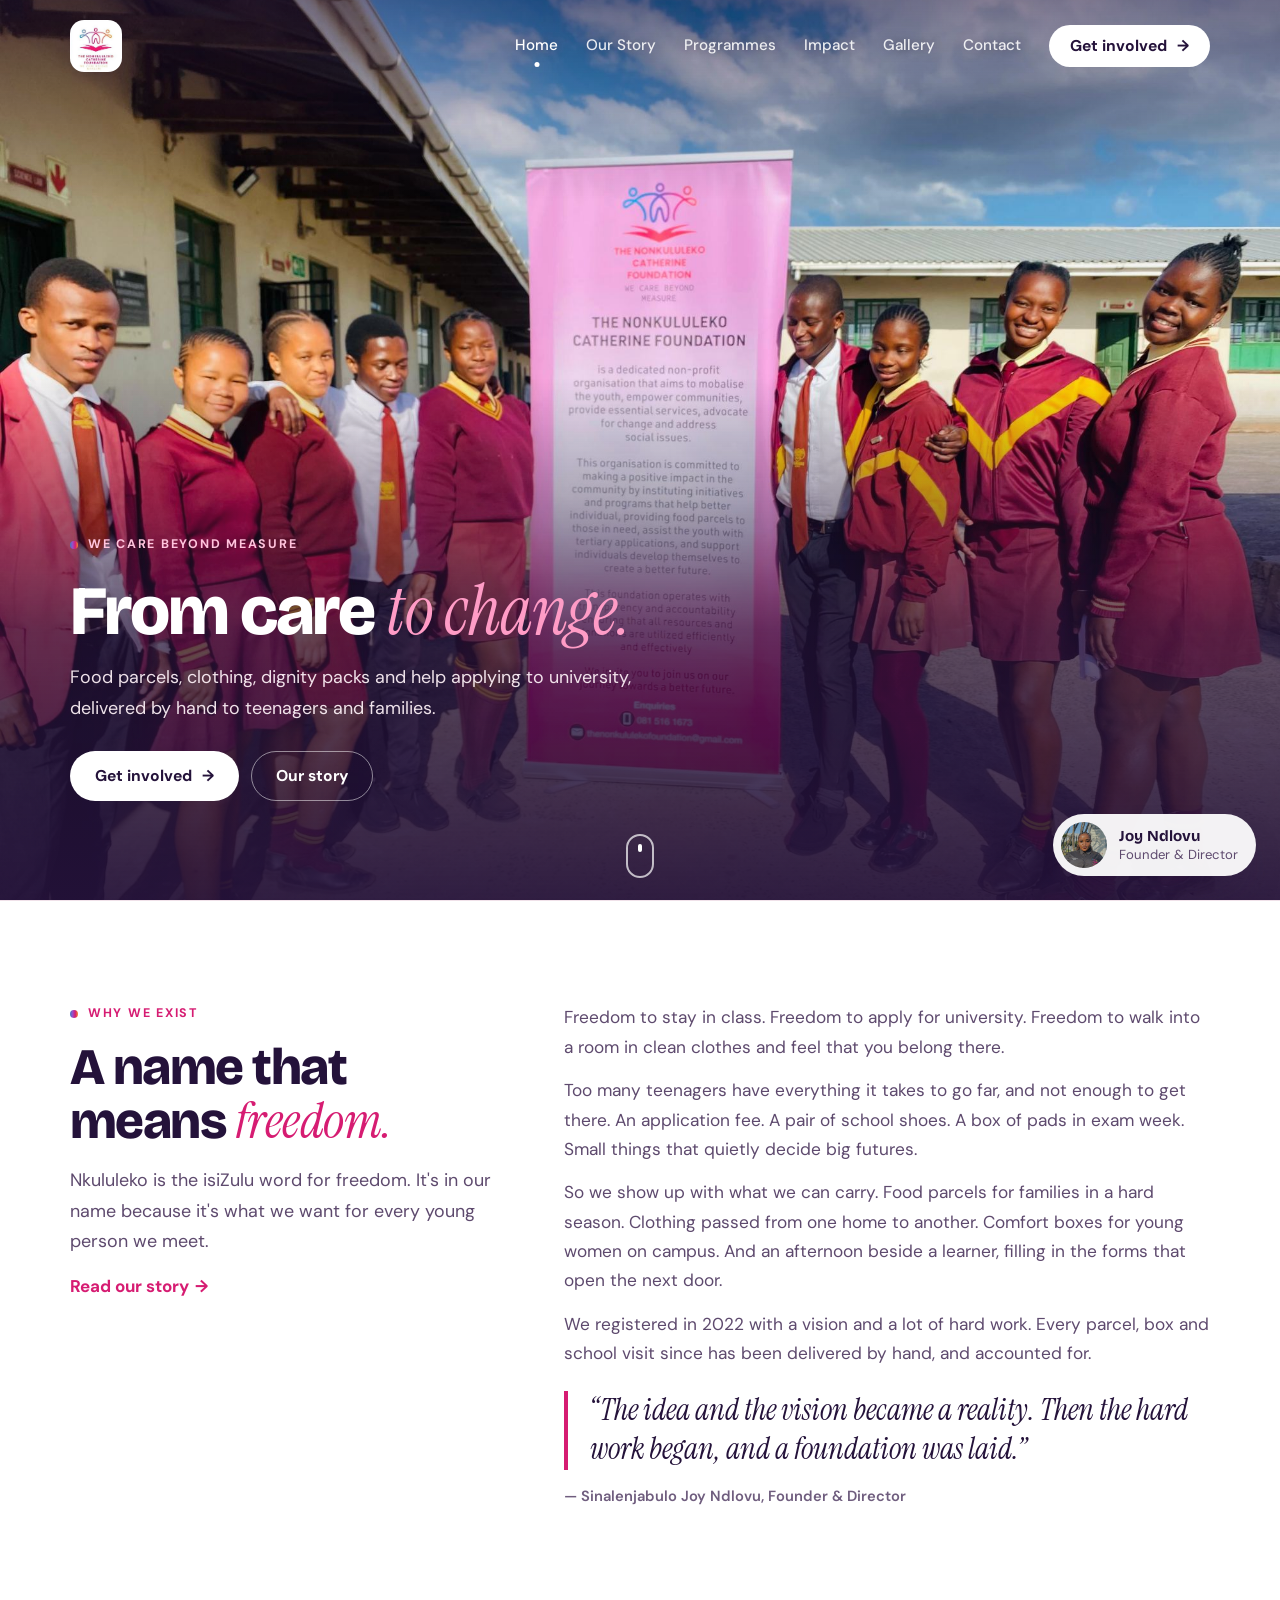
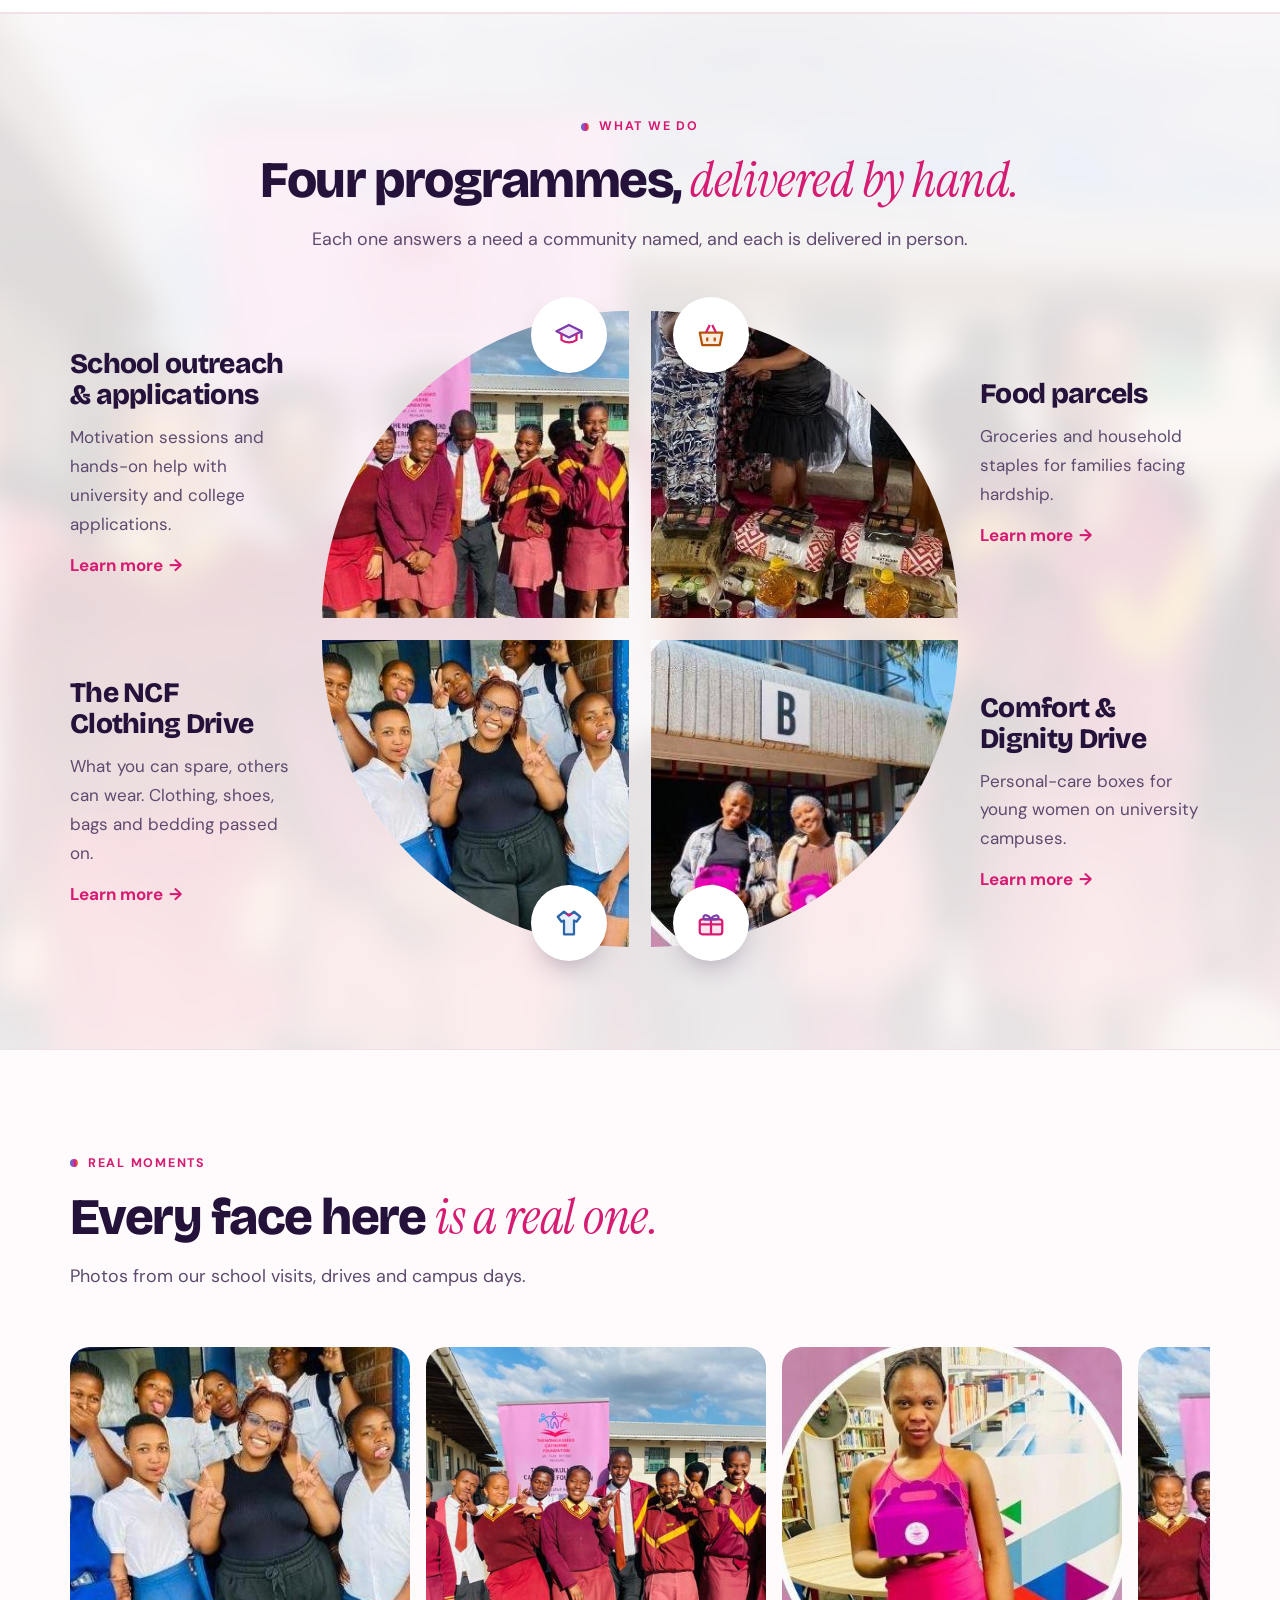
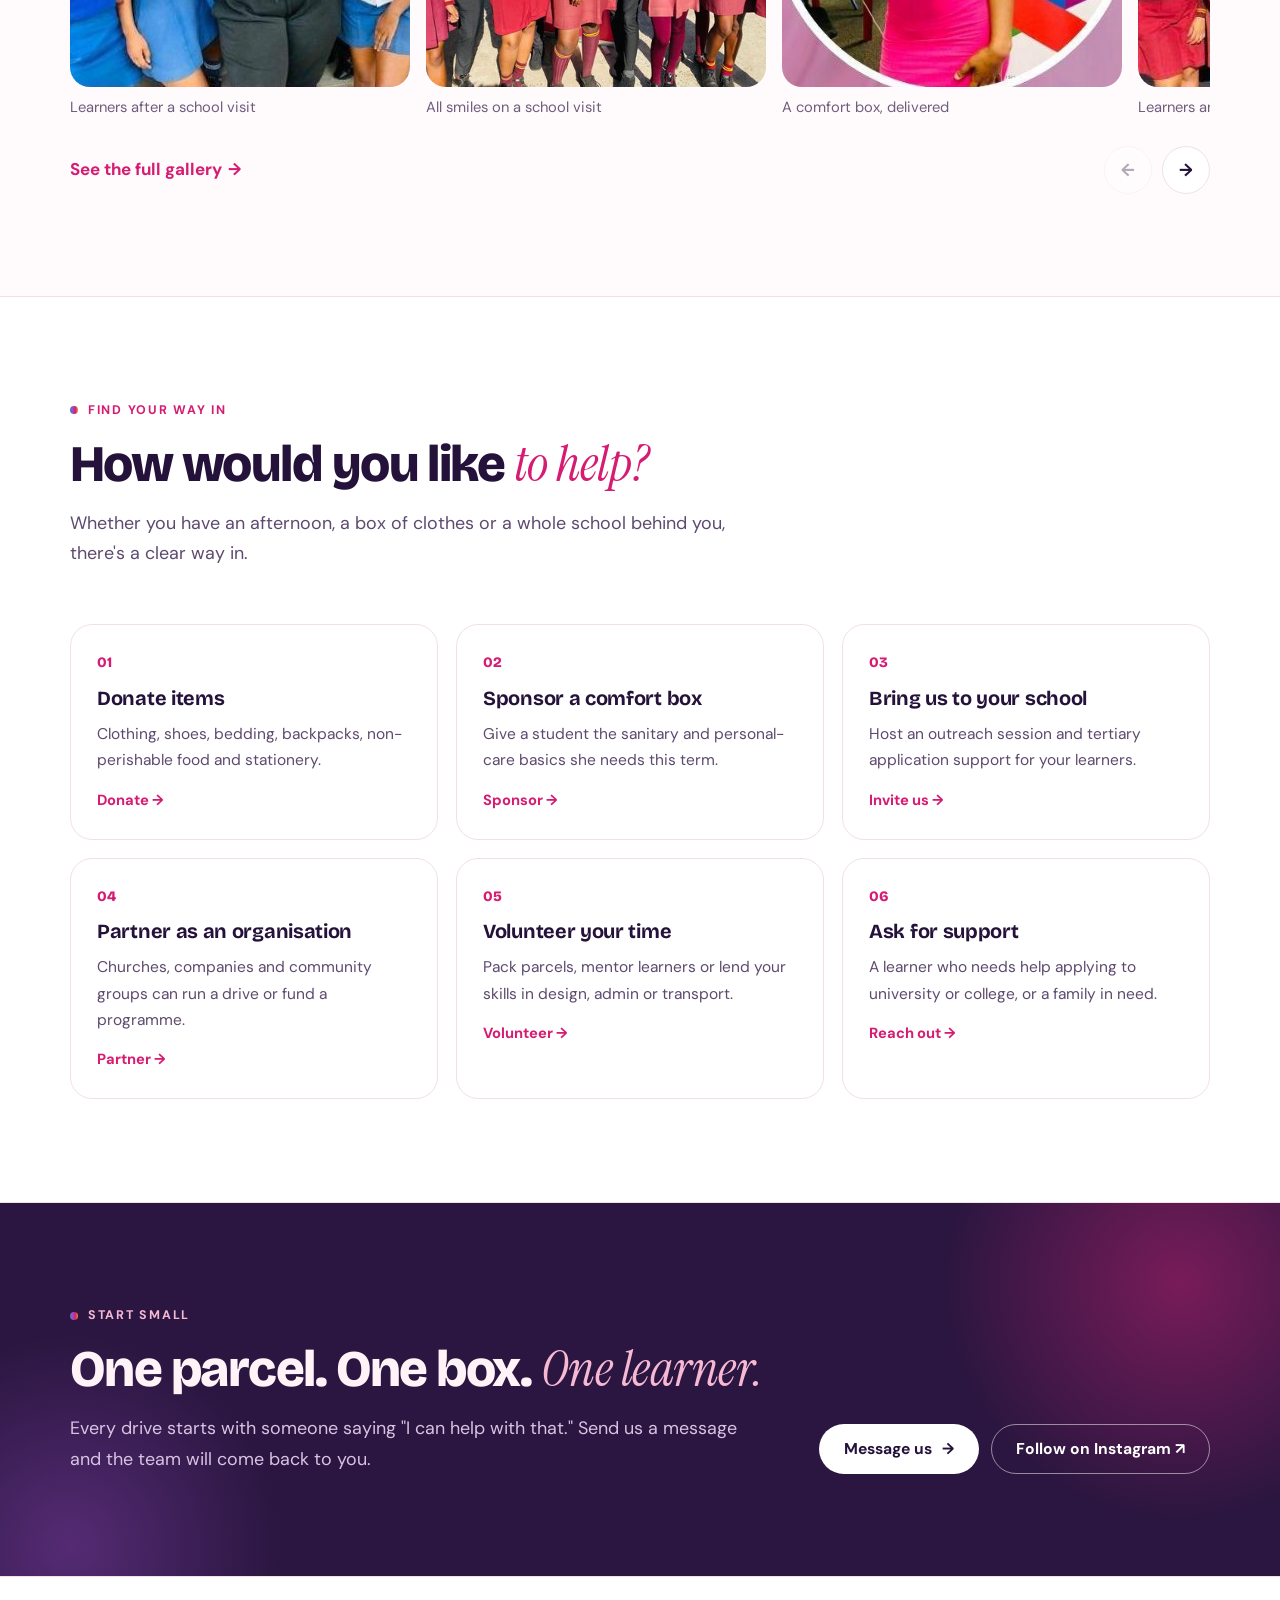
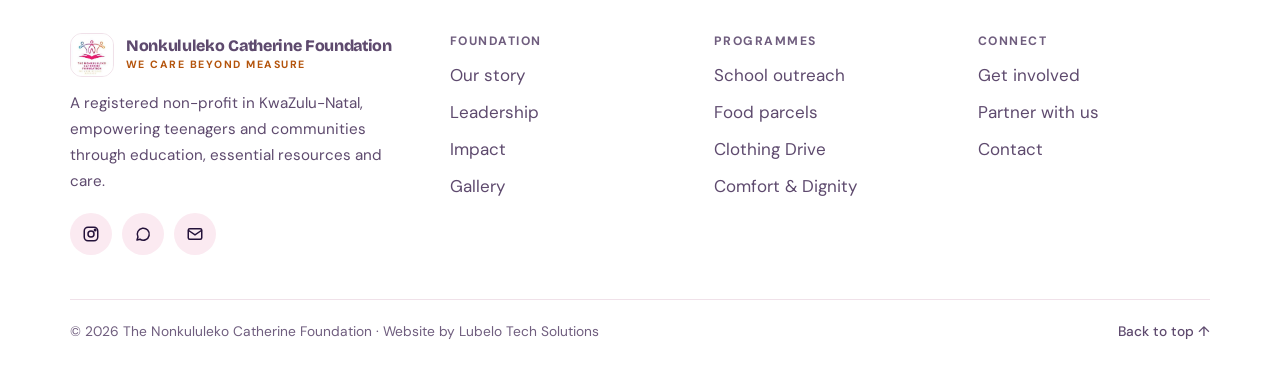
==== index.html @ 63c4c387 "Serve the site from the repo root GitHub Pages deploys from the branch root, so index.html must sit " ====
<!doctype html>
<html lang="en" class="no-js" data-theme="light">
<head>
<meta charset="utf-8">
<meta name="viewport" content="width=device-width, initial-scale=1, viewport-fit=cover">
<title>Nonkululeko Catherine Foundation · We care beyond measure</title>
<meta name="description" content="A registered non-profit in KwaZulu-Natal giving teenagers and families food parcels, clothing, dignity boxes and help applying to university, delivered by hand.">
<meta name="robots" content="noindex, nofollow">
<meta name="theme-color" content="#FFFFFF">
<meta name="color-scheme" content="light">
<meta property="og:type" content="website">
<meta property="og:site_name" content="Nonkululeko Catherine Foundation">
<meta property="og:title" content="Nonkululeko Catherine Foundation · We care beyond measure">
<meta property="og:description" content="A registered non-profit in KwaZulu-Natal giving teenagers and families food parcels, clothing, dignity boxes and help applying to university, delivered by hand.">
<meta property="og:image" content="images/founder.jpg">
<link rel="icon" href="images/logo.jpg">
<link rel="preconnect" href="https://fonts.googleapis.com">
<link rel="preconnect" href="https://fonts.gstatic.com" crossorigin>
<link rel="stylesheet" href="https://fonts.googleapis.com/css2?family=Bricolage+Grotesque:opsz,wght@12..96,600;12..96,700;12..96,800&family=DM+Sans:opsz,wght@9..40,400;9..40,500;9..40,700&family=Instrument+Serif:ital@0;1&display=swap">
<link rel="stylesheet" href="assets/css/site.css?v=bc048c91">
<script>document.documentElement.classList.replace('no-js','js')</script>
<script type="application/ld+json">{"@context": "https://schema.org", "@type": "NGO", "name": "The Nonkululeko Catherine Foundation", "alternateName": "NCF", "slogan": "We care beyond measure", "description": "A registered non-profit in KwaZulu-Natal empowering teenagers and communities through education, essential resources and care.", "foundingDate": "2022", "email": "thenonkululekofoundation@gmail.com", "telephone": "+27815161673", "areaServed": "KwaZulu-Natal, South Africa", "founder": {"@type": "Person", "name": "Sinalenjabulo Joy Ndlovu"}, "sameAs": ["https://www.instagram.com/official_ncf/"]}</script>
</head>
<body>
<a class="skip" href="#main">Skip to content</a>
<header class="site-head">
  <div class="wrap nav">
    <a class="brand brand-logo" href="index.html" aria-label="Nonkululeko Catherine Foundation, home"><img src="images/logo.jpg" alt="Nonkululeko Catherine Foundation logo" width="56" height="56"></a>
    <nav class="links" id="links" aria-label="Main">
      <a href="index.html">Home</a>
      <a href="about.html">Our Story</a>
      <a href="programmes.html">Programmes</a>
      <a href="impact.html">Impact</a>
      <a href="gallery.html">Gallery</a>
      <a href="contact.html">Contact</a>
      <a class="btn" href="get-involved.html">Get involved <span class="arr">→</span></a>
    </nav>
    <button id="menu-btn" type="button" aria-expanded="false" aria-controls="links" aria-label="Open menu"><span class="bars" aria-hidden="true"><i></i><i></i><i></i></span></button>
  </div>
</header>
<main id="main">
<section class="hero hero-low" style="--pos:50% 15%;--pos-m:50% 30%">
  <img class="hero-bg" src="images/hero-home.jpg" srcset="images/hero-home-1000.jpg 1000w, images/hero-home.jpg 2000w" sizes="100vw" alt="Learners in maroon school uniforms standing on either side of the foundation's pink banner under a blue sky" width="2000" height="1500" fetchpriority="high">
  <div class="wrap hero-inner">
    <div class="hero-copy">
      <span class="eyebrow">We care beyond measure</span>
      <h1>From care <i>to change.</i></h1>
      <p class="lede">Food parcels, clothing, dignity packs and help applying to university, delivered by hand to teenagers and families.</p>
      <div class="cta-row">
        <a class="btn btn-light" href="get-involved.html">Get involved <span class="arr">→</span></a>
        <a class="btn btn-ghost" href="about.html">Our story</a>
      </div>
    </div>
  </div>
  <a class="hero-founder" href="about.html#founder"><img src="images/founder.jpg" alt="Sinalenjabulo Joy Ndlovu" width="606" height="758"><span><b>Joy Ndlovu</b>Founder &amp; Director</span></a>
  <a class="hero-cue" href="#after-hero" aria-label="Scroll to content"><span></span></a>
</section>

<section id="after-hero" class="why">
  <div class="wrap why-grid">
    <div class="head reveal" style="margin:0">
      <span class="eyebrow">Why we exist</span>
      <h2>A name that means <i>freedom.</i></h2>
      <p class="lede">Nkululeko is the isiZulu word for freedom. It's in our name because it's what we want for every young person we meet.</p>
      <a class="more" href="about.html">Read our story <span class="arr">→</span></a>
    </div>
    <div class="letter reveal">
      <div class="body">
        <p>Freedom to stay in class. Freedom to apply for university. Freedom to walk into a room in clean clothes and feel that you belong there.</p>
        <p>Too many teenagers have everything it takes to go far, and not enough to get there. An application fee. A pair of school shoes. A box of pads in exam week. Small things that quietly decide big futures.</p>
        <p>So we show up with what we can carry. Food parcels for families in a hard season. Clothing passed from one home to another. Comfort boxes for young women on campus. And an afternoon beside a learner, filling in the forms that open the next door.</p>
        <p>We registered in 2022 with a vision and a lot of hard work. Every parcel, box and school visit since has been delivered by hand, and accounted for.</p>
      </div>
      <blockquote class="quote">“The idea and the vision became a reality. Then the hard work began, and a foundation was laid.”</blockquote>
      <p style="font-size:.92rem;font-weight:600;color:var(--mute);margin-top:-8px">— Sinalenjabulo Joy Ndlovu, Founder &amp; Director</p>
    </div>
  </div>
</section>

<section class="pw-section" id="programmes">
  <div class="pw-bg" aria-hidden="true"></div>
  <div class="wrap">
    <div class="head center reveal">
      <span class="eyebrow">What we do</span>
      <h2>Four programmes, <i>delivered by hand.</i></h2>
      <p class="lede">Each one answers a need a community named, and each is delivered in person.</p>
    </div>
    <div class="pw" data-anim>
      <article class="pw-item pw-1">
        <div class="pw-text">
          <h3>School outreach &amp; applications</h3>
          <p>Motivation sessions and hands-on help with university and college applications.</p>
          <a class="more" href="programmes.html#outreach">Learn more <span class="arr">→</span></a>
        </div>
        <a class="pw-photo" href="programmes.html#outreach" tabindex="-1" aria-hidden="true">
          <span class="pw-clip"><img src="images/maroon.jpg" alt="Learners and teachers in maroon uniforms standing with the foundation banner" width="548" height="330"></span>
          <span class="pw-badge"><svg viewBox="0 0 24 24" width="30" height="30" fill="none" stroke="#7E3BAA" stroke-width="1.8" stroke-linejoin="round"><path d="M2 9l10-5 10 5-10 5z" fill="#F4E8FB"/><path d="M6 11v5c3 2.5 9 2.5 12 0v-5" stroke="#D61C72"/><path d="M22 9v6"/></svg></span>
        </a>
      </article>
      <article class="pw-item pw-2">
        <div class="pw-text">
          <h3>Food parcels</h3>
          <p>Groceries and household staples for families facing hardship.</p>
          <a class="more" href="programmes.html#parcels">Learn more <span class="arr">→</span></a>
        </div>
        <a class="pw-photo" href="programmes.html#parcels" tabindex="-1" aria-hidden="true">
          <span class="pw-clip"><img src="images/parcels.jpg" alt="Food parcels with maize meal, cooking oil and groceries" width="558" height="333"></span>
          <span class="pw-badge"><svg viewBox="0 0 24 24" width="30" height="30" fill="none" stroke="#B4540C" stroke-width="1.8" stroke-linejoin="round"><path d="M3 10h18l-2 10H5z" fill="#FDEBDD"/><path d="M8 10l3-6M16 10l-3-6" stroke="#D61C72"/><path d="M9 14v3M15 14v3"/></svg></span>
        </a>
      </article>
      <article class="pw-item pw-3">
        <div class="pw-text">
          <h3>The NCF Clothing Drive</h3>
          <p>What you can spare, others can wear. Clothing, shoes, bags and bedding passed on.</p>
          <a class="more" href="programmes.html#clothing">Learn more <span class="arr">→</span></a>
        </div>
        <a class="pw-photo" href="programmes.html#clothing" tabindex="-1" aria-hidden="true">
          <span class="pw-clip"><img src="images/girls.jpg" alt="Learners in school uniform smiling with a foundation volunteer" width="548" height="330"></span>
          <span class="pw-badge"><svg viewBox="0 0 24 24" width="30" height="30" fill="none" stroke="#2D66A8" stroke-width="1.8" stroke-linejoin="round"><path d="M8 3l4 3 4-3 5 4-3 4-2-1v11H8V10l-2 1-3-4z" fill="#E6F0FB"/><path d="M10 4.5c.5 1.2 3.5 1.2 4 0" stroke="#D61C72"/></svg></span>
        </a>
      </article>
      <article class="pw-item pw-4">
        <div class="pw-text">
          <h3>Comfort &amp; Dignity Drive</h3>
          <p>Personal-care boxes for young women on university campuses.</p>
          <a class="more" href="programmes.html#dignity">Learn more <span class="arr">→</span></a>
        </div>
        <a class="pw-photo" href="programmes.html#dignity" tabindex="-1" aria-hidden="true">
          <span class="pw-clip"><img src="images/cd1.jpg" alt="Three students holding pink comfort boxes outside a campus building" width="410" height="410"></span>
          <span class="pw-badge"><svg viewBox="0 0 24 24" width="30" height="30" fill="none" stroke="#D61C72" stroke-width="1.8" stroke-linejoin="round"><rect x="3" y="9" width="18" height="12" rx="2" fill="#FCE4EF"/><path d="M3 13h18M12 9v12"/><path d="M12 9c-2-4-6-4-6-1.5S10 9 12 9c2 0 6 .5 6-1.5S14 5 12 9z" stroke="#7E3BAA"/></svg></span>
        </a>
      </article>
    </div>
  </div>
</section>

<section>
  <div class="wrap">
    <div class="head reveal">
      <span class="eyebrow">Real moments</span>
      <h2>Every face here <i>is a real one.</i></h2>
      <p class="lede">Photos from our school visits, drives and campus days.</p>
    </div>
    <div class="slider" data-slider>
      <div class="slides" tabindex="0" role="region" aria-label="Photos from our drives, scroll sideways for more">
        <figure><div class="ph"><img src="images/girls.jpg" alt="Learners in school uniform smiling with a foundation volunteer" width="548" height="330" loading="lazy"></div><figcaption>Learners after a school visit</figcaption></figure>
        <figure><div class="ph"><img src="images/g-school-smiles-sm.jpg" alt="Learners laughing and posing in front of the foundation banner" width="600" height="450" loading="lazy"></div><figcaption>All smiles on a school visit</figcaption></figure>
        <figure><div class="ph"><img src="images/cd2.jpg" alt="A student holding a pink comfort box" width="410" height="410" loading="lazy"></div><figcaption>A comfort box, delivered</figcaption></figure>
        <figure><div class="ph"><img src="images/maroon.jpg" alt="Learners and teachers in maroon uniforms standing with the foundation banner" width="548" height="330" loading="lazy"></div><figcaption>Learners and teachers with our banner</figcaption></figure>
        <figure><div class="ph"><img src="images/g-assembly-1-sm.jpg" alt="Rows of learners in green uniforms seated outdoors at an assembly" width="600" height="450" loading="lazy"></div><figcaption>A full assembly on an outreach day</figcaption></figure>
        <figure><div class="ph"><img src="images/duo.jpg" alt="Two volunteers smiling" width="268" height="330" loading="lazy"></div><figcaption>Our volunteers</figcaption></figure>
        <figure><div class="ph"><img src="images/g-career-day-4-sm.jpg" alt="A speaker in a black blazer addressing the room in front of foundation banners" width="400" height="600" loading="lazy"></div><figcaption>A speaker at Career Day</figcaption></figure>
        <figure><div class="ph"><img src="images/g-radio-2-sm.jpg" alt="A foundation team member in a pink shirt making a peace sign in a radio studio" width="450" height="600" loading="lazy"></div><figcaption>In studio at Ukhozi FM</figcaption></figure>
        <figure><div class="ph"><img src="images/g-outreach-day-3-sm.jpg" alt="Young learners seated on the grass holding navy DUT bags, with adults standing behind" width="600" height="450" loading="lazy"></div><figcaption>Learners and partners on an outreach day</figcaption></figure>
      </div>
      <div class="sl-nav">
        <a class="more" href="gallery.html">See the full gallery <span class="arr">→</span></a>
        <div class="sl-btns">
          <button type="button" class="sl-btn" data-dir="-1" aria-label="Previous photos">←</button>
          <button type="button" class="sl-btn" data-dir="1" aria-label="Next photos">→</button>
        </div>
      </div>
    </div>
  </div>
</section>

<section class="tinted">
  <div class="wrap">
    <div class="head reveal">
      <span class="eyebrow">Find your way in</span>
      <h2>How would you like <i>to help?</i></h2>
      <p class="lede">Whether you have an afternoon, a box of clothes or a whole school behind you, there's a clear way in.</p>
    </div>
    <div class="grid g3">
      <a class="card reveal" href="get-involved.html#donate"><span class="num">01</span><h3>Donate items</h3><p>Clothing, shoes, bedding, backpacks, non-perishable food and stationery.</p><span class="go">Donate <span class="arr">→</span></span></a>
      <a class="card reveal" href="get-involved.html#sponsor"><span class="num">02</span><h3>Sponsor a comfort box</h3><p>Give a student the sanitary and personal-care basics she needs this term.</p><span class="go">Sponsor <span class="arr">→</span></span></a>
      <a class="card reveal" href="get-involved.html#school"><span class="num">03</span><h3>Bring us to your school</h3><p>Host an outreach session and tertiary application support for your learners.</p><span class="go">Invite us <span class="arr">→</span></span></a>
      <a class="card reveal" href="get-involved.html#partner"><span class="num">04</span><h3>Partner as an organisation</h3><p>Churches, companies and community groups can run a drive or fund a programme.</p><span class="go">Partner <span class="arr">→</span></span></a>
      <a class="card reveal" href="get-involved.html#volunteer"><span class="num">05</span><h3>Volunteer your time</h3><p>Pack parcels, mentor learners or lend your skills in design, admin or transport.</p><span class="go">Volunteer <span class="arr">→</span></span></a>
      <a class="card reveal" href="get-involved.html#support"><span class="num">06</span><h3>Ask for support</h3><p>A learner who needs help applying to university or college, or a family in need.</p><span class="go">Reach out <span class="arr">→</span></span></a>
    </div>
  </div>
</section>

<section class="band">
  <div class="wrap cta-box">
    <div class="head reveal" style="margin:0">
      <span class="eyebrow">Start small</span>
      <h2>One parcel. One box. <i>One learner.</i></h2>
      <p class="lede">Every drive starts with someone saying "I can help with that." Send us a message and the team will come back to you.</p>
    </div>
    <div class="cta-row reveal">
      <a class="btn btn-light" href="contact.html">Message us <span class="arr">→</span></a>
      <a class="btn btn-ghost" href="https://www.instagram.com/official_ncf/" target="_blank" rel="noopener">Follow on Instagram ↗</a>
    </div>
  </div>
</section>
</main>
<footer>
  <div class="wrap">
    <div class="f-top">
      <div class="f-about">
        <a class="brand" href="index.html"><img src="images/logo.jpg" alt="Nonkululeko Catherine Foundation logo" width="44" height="44"><span><b>Nonkululeko Catherine Foundation</b><small>We care beyond measure</small></span></a>
        <p>A registered non-profit in KwaZulu-Natal, empowering teenagers and communities through education, essential resources and care.</p>
        <div class="social">
          <a href="https://www.instagram.com/official_ncf/" target="_blank" rel="noopener" aria-label="Instagram"><svg width="18" height="18" viewBox="0 0 24 24" fill="none" stroke="currentColor" stroke-width="2" aria-hidden="true"><rect x="3" y="3" width="18" height="18" rx="5"/><circle cx="12" cy="12" r="4"/><circle cx="17.5" cy="6.5" r="1" fill="currentColor"/></svg></a>
          <a href="https://wa.me/27815161673" target="_blank" rel="noopener" aria-label="WhatsApp"><svg width="18" height="18" viewBox="0 0 24 24" fill="none" stroke="currentColor" stroke-width="2" stroke-linejoin="round" aria-hidden="true"><path d="M4 20l1.3-3.9A8 8 0 1 1 8 19l-4 1Z"/></svg></a>
          <a href="mailto:thenonkululekofoundation@gmail.com" aria-label="Email"><svg width="18" height="18" viewBox="0 0 24 24" fill="none" stroke="currentColor" stroke-width="2" aria-hidden="true"><rect x="3" y="5" width="18" height="14" rx="2"/><path d="m3 7 9 6 9-6"/></svg></a>
        </div>
      </div>
      <div><h4>Foundation</h4><ul><li><a href="about.html">Our story</a></li><li><a href="about.html#founder">Leadership</a></li><li><a href="impact.html">Impact</a></li><li><a href="gallery.html">Gallery</a></li></ul></div>
      <div><h4>Programmes</h4><ul><li><a href="programmes.html#outreach">School outreach</a></li><li><a href="programmes.html#parcels">Food parcels</a></li><li><a href="programmes.html#clothing">Clothing Drive</a></li><li><a href="programmes.html#dignity">Comfort &amp; Dignity</a></li></ul></div>
      <div><h4>Connect</h4><ul><li><a href="get-involved.html">Get involved</a></li><li><a href="get-involved.html#partner">Partner with us</a></li><li><a href="contact.html">Contact</a></li></ul></div>
    </div>
    <div class="f-bot"><span>© <span id="yr">2026</span> The Nonkululeko Catherine Foundation · Website by Lubelo Tech Solutions</span><a href="#main">Back to top ↑</a></div>
  </div>
</footer>
<script src="assets/js/site.js?v=87ae9abc"></script>
</body>
</html>
---- assets/css/site.css ----
/* NCF site — shared styles. Tokens lifted from the foundation's logo and slides. */
:root{
  --bg:#FFFBFC;--surface:#FFFFFF;--tint:#FBEAF1;--tint-2:#F4EEF8;
  --ink:#24123A;--ink-2:#5E4A6E;--mute:#6F5D7E;
  --magenta:#D61C72;--magenta-2:#B8135F;--btn:#D61C72;--btn-2:#B8135F;--orange-text:#B4540C;--pink:#F7B8D3;
  --purple:#9B4DC8;--blue:#3E7CC4;--orange:#F08A2E;
  --line:#F0E1E9;--deep:#2A1640;--deep-2:#3B1F57;--on-deep:#FFF3F8;--on-deep-2:#D9C3E3;
  --mark:#FFF1A8;--mark-ink:#5A4300;
  --display:"Bricolage Grotesque","Avenir Next",system-ui,sans-serif;
  --accent:"Instrument Serif",Georgia,serif;
  --body:"DM Sans",system-ui,-apple-system,"Segoe UI",sans-serif;
  --wrap:1180px;--r:22px;
  --grad:linear-gradient(90deg,var(--blue),var(--purple) 33%,var(--magenta) 66%,var(--orange));
  color-scheme:light;
}
@media (prefers-color-scheme:dark){:root:not([data-theme="light"]){--bg:#140A1D;--surface:#1E1129;--tint:#2B1739;--tint-2:#251433;--ink:#FBEFF6;--ink-2:#D2BEDD;--mute:#A08CB0;--magenta:#FF4C97;--magenta-2:#FF6FAA;--purple:#C084F0;--blue:#79A9E6;--orange:#FFA65C;--line:#33204A;--deep:#0F0718;--deep-2:#1E0F2D;--mark:#5A4A10;--mark-ink:#FFF1A8;--orange-text:#FFA65C;color-scheme:dark}}
:root[data-theme="dark"]{--bg:#140A1D;--surface:#1E1129;--tint:#2B1739;--tint-2:#251433;--ink:#FBEFF6;--ink-2:#D2BEDD;--mute:#A08CB0;--magenta:#FF4C97;--magenta-2:#FF6FAA;--purple:#C084F0;--blue:#79A9E6;--orange:#FFA65C;--line:#33204A;--deep:#0F0718;--deep-2:#1E0F2D;--mark:#5A4A10;--mark-ink:#FFF1A8;--orange-text:#FFA65C;color-scheme:dark}

*{box-sizing:border-box}
html{scroll-behavior:smooth;-webkit-text-size-adjust:100%}
@media (prefers-reduced-motion:reduce){html{scroll-behavior:auto}*,*::before,*::after{animation:none!important;transition:none!important}}
body{margin:0;background:var(--bg);color:var(--ink);font-family:var(--body);font-size:17px;line-height:1.7;-webkit-font-smoothing:antialiased;overflow-x:hidden}
img{display:block;max-width:100%;height:auto}
a{color:inherit}
p{margin:0}
.skip{position:absolute;left:-999px;top:8px;background:var(--btn);color:#fff;padding:10px 16px;border-radius:10px;z-index:99}
.skip:focus{left:16px}
:focus-visible{outline:3px solid var(--magenta);outline-offset:3px;border-radius:6px}
.wrap{max-width:var(--wrap);margin:0 auto;padding-inline:max(20px,env(safe-area-inset-left,0px))}

h1,h2,h3{font-family:var(--display);font-weight:800;line-height:1.05;letter-spacing:-.03em;text-wrap:balance;margin:0}
h1{font-size:clamp(2.6rem,6.4vw,5rem)}
h2{font-size:clamp(2rem,4.2vw,3.2rem)}
h3{font-size:1.25rem;font-weight:700;letter-spacing:-.015em;line-height:1.25}
h1 i,h2 i{font-family:var(--accent);font-weight:400;font-style:italic;letter-spacing:-.01em;color:var(--magenta)}
.eyebrow{display:inline-flex;align-items:center;gap:10px;font-size:.78rem;font-weight:700;letter-spacing:.14em;text-transform:uppercase;color:var(--magenta)}
.eyebrow::before{content:"";width:8px;height:8px;border-radius:50%;background:var(--grad)}
.lede{color:var(--ink-2);font-size:1.12rem;max-width:58ch}
section{padding-block:clamp(64px,8vw,112px)}
.tinted{background:var(--surface);border-block:1px solid var(--line)}
.head{display:grid;gap:16px;max-width:760px;margin-bottom:clamp(36px,5vw,56px)}
.center{text-align:center;margin-inline:auto;justify-items:center}

/* buttons */
.btn{display:inline-flex;align-items:center;justify-content:center;gap:10px;font:700 .98rem/1 var(--body);padding:16px 24px;border-radius:999px;text-decoration:none;border:1.5px solid transparent;cursor:pointer;transition:transform .2s,background .2s,color .2s,border-color .2s}
.btn:hover{transform:translateY(-2px)}
.btn-primary{background:var(--btn);color:#fff}
.btn-primary:hover{background:var(--btn-2)}
.btn-outline{border-color:var(--ink);color:var(--ink);background:transparent}
.btn-outline:hover{background:var(--ink);color:var(--bg)}
.btn-light{background:#fff;color:#24123A}
.btn-ghost{border-color:rgba(255,255,255,.5);color:#fff}
.btn-ghost:hover{background:rgba(255,255,255,.12)}
.cta-row{display:flex;flex-wrap:wrap;gap:12px}
.more{font-weight:700;text-decoration:none;color:var(--magenta);display:inline-flex;gap:6px;align-items:center}
.more:hover{text-decoration:underline;text-underline-offset:4px}
.arr{display:inline-block;transition:transform .2s}
a:hover .arr{transform:translateX(3px)}

/* header: floats over the full-screen hero, turns solid white once you scroll */
.site-head{position:sticky;top:0;z-index:50;background:color-mix(in srgb,var(--surface) 94%,transparent);backdrop-filter:blur(14px);-webkit-backdrop-filter:blur(14px);border-bottom:1px solid var(--line);transition:background .35s,border-color .35s,box-shadow .35s}
.nav{display:flex;align-items:center;justify-content:space-between;gap:24px;padding-block:12px;transition:padding .35s}
.brand{display:flex;align-items:center;gap:12px;text-decoration:none;min-width:0}
.brand img{width:44px;height:44px;border-radius:12px;object-fit:cover;background:#fff;border:1px solid var(--line)}
.brand-logo img{width:52px;height:52px;border-radius:14px;border:0;box-shadow:0 6px 18px -8px rgba(36,18,58,.45);transition:width .35s,height .35s}
.brand b{font-family:var(--display);font-weight:800;font-size:1rem;letter-spacing:-.02em;line-height:1.15;display:block}
.brand small{display:block;font-size:.66rem;font-weight:700;letter-spacing:.14em;text-transform:uppercase;color:var(--orange-text)}
.links{display:flex;align-items:center;gap:4px;font-weight:500;font-size:.95rem}
.links a:not(.btn){position:relative;text-decoration:none;padding:10px 12px;color:var(--ink-2);transition:color .25s}
.links a:not(.btn)::after{content:"";position:absolute;left:50%;bottom:2px;width:5px;height:5px;border-radius:50%;background:currentColor;transform:translateX(-50%) scale(0);transition:transform .25s}
.links a:not(.btn):hover{color:var(--ink)}
.links a:not(.btn):hover::after{transform:translateX(-50%) scale(.7)}
.links a[aria-current="page"]:not(.btn){color:var(--magenta)}
.links a[aria-current="page"]:not(.btn)::after{transform:translateX(-50%) scale(1)}
.links .btn{color:#fff;margin-left:12px;padding:12px 20px;background:var(--btn)}
.links .btn:hover,.links .btn[aria-current="page"]{background:var(--btn-2);color:#fff}
#menu-btn{display:none;width:48px;height:48px;border:0;border-radius:50%;background:var(--tint);color:var(--ink);cursor:pointer;place-items:center;transition:background .3s,color .3s}
.bars{display:grid;gap:5px;width:20px}
.bars i{display:block;height:2px;border-radius:2px;background:currentColor;transition:transform .3s,opacity .3s}
#menu-btn[aria-expanded="true"] .bars i:nth-child(1){transform:translateY(7px) rotate(45deg)}
#menu-btn[aria-expanded="true"] .bars i:nth-child(2){opacity:0}
#menu-btn[aria-expanded="true"] .bars i:nth-child(3){transform:translateY(-7px) rotate(-45deg)}

/* with JS: transparent over the photo until the page scrolls */
.js .site-head{position:fixed;left:0;right:0}
.js .site-head:not(.solid){background:transparent;border-bottom-color:transparent;backdrop-filter:none;-webkit-backdrop-filter:none}
.js .site-head:not(.solid) .nav{padding-block:20px}
.js .site-head:not(.solid) .links a:not(.btn){color:rgba(255,255,255,.88);text-shadow:0 1px 12px rgba(36,18,58,.45)}
.js .site-head:not(.solid) .links a:not(.btn):hover,.js .site-head:not(.solid) .links a[aria-current="page"]:not(.btn){color:#fff}
.js .site-head:not(.solid) .links .btn{background:#fff;color:var(--ink)}
.js .site-head:not(.solid) .links .btn:hover{background:var(--tint)}
.js .site-head:not(.solid) #menu-btn{background:rgba(255,255,255,.18);color:#fff;backdrop-filter:blur(8px);-webkit-backdrop-filter:blur(8px)}
.js .site-head.solid{box-shadow:0 10px 30px -24px rgba(36,18,58,.45)}
.js .site-head.solid .brand-logo img{width:44px;height:44px}
.js .hero{min-height:100vh;min-height:100svh}
.js .hero-top .hero-inner{padding-top:clamp(120px,16vh,170px)}
.js .hero-left .hero-inner,.js .hero-right .hero-inner{padding-top:110px}

/* phones and tablets: icon button opens a full-screen menu */
@media (max-width:980px){
  #menu-btn{display:grid;position:relative;z-index:2}
  .brand{position:relative;z-index:2}
  .links{position:fixed;inset:0;z-index:1;flex-direction:column;align-items:stretch;justify-content:center;gap:4px;padding:96px 28px 40px;background:var(--surface);font-size:1.5rem;opacity:0;visibility:hidden;transform:translateY(-12px);transition:opacity .3s,transform .3s,visibility 0s .3s}
  .links.open{opacity:1;visibility:visible;transform:none;transition:opacity .3s,transform .3s}
  .links a:not(.btn),.js .site-head:not(.solid) .links a:not(.btn){font-family:var(--display);font-weight:700;letter-spacing:-.02em;color:var(--ink);text-shadow:none;padding:12px 4px;border-bottom:1px solid var(--line)}
  .links a:not(.btn)::after{left:auto;right:6px;top:50%;bottom:auto;width:8px;height:8px;transform:translateY(-50%) scale(0)}
  .links a[aria-current="page"]:not(.btn)::after{transform:translateY(-50%) scale(1)}
  .links a[aria-current="page"]:not(.btn),.js .site-head:not(.solid) .links a[aria-current="page"]:not(.btn){color:var(--magenta)}
  .links .btn,.js .site-head:not(.solid) .links .btn{margin:24px 0 0;justify-content:center;font-size:1rem;padding:18px;background:var(--btn);color:#fff}
  .menu-open .site-head{background:var(--surface)!important;border-bottom-color:transparent!important}
  .menu-open #menu-btn{background:var(--tint)!important;color:var(--ink)!important}
  .menu-open body{overflow:hidden}
}
@media (max-width:700px){.js .hero-tag,.js .hero-right .hero-tag{top:88px}}
@media (max-width:420px){.brand b{font-size:.9rem}.brand small{display:none}}

.letter{display:grid;gap:22px;align-content:start}
.letter .body{display:grid;gap:14px;color:var(--ink-2);font-size:1.08rem;max-width:56ch}
.letter .sign{font-family:var(--accent);font-style:italic;font-size:1.6rem;color:var(--ink)}

@keyframes fadeUp{from{transform:translateY(14px);opacity:0}to{transform:none;opacity:1}}

/* "Why we exist" letter, straight after the hero */
.why{background:var(--surface);border-block:1px solid var(--line)}
.why-grid{display:grid;grid-template-columns:minmax(0,.8fr) minmax(0,1.2fr);gap:clamp(28px,5vw,72px);align-items:start}
.why .letter{display:grid;gap:22px}
.why .letter .body{display:grid;gap:14px;color:var(--ink-2);font-size:1.08rem}
@media (max-width:860px){.why-grid{grid-template-columns:1fr}}

/* home programmes: four photos meeting in one circle */
.pw-section{position:relative;overflow:hidden;isolation:isolate;border-block:1px solid var(--line)}
.pw-bg{position:absolute;inset:-60px;z-index:-1;background:url(../../images/maroon.jpg) center/cover;filter:blur(14px) saturate(.9);opacity:.35}
.pw-bg::after{content:"";position:absolute;inset:0;background:linear-gradient(180deg,color-mix(in srgb,var(--bg) 70%,transparent),color-mix(in srgb,var(--bg) 55%,transparent) 50%,color-mix(in srgb,var(--bg) 75%,transparent))}
.pw{--q:clamp(240px,24vw,320px);display:grid;grid-template-columns:minmax(0,1fr) var(--q) var(--q) minmax(0,1fr);grid-template-rows:var(--q) var(--q);gap:22px;align-items:center}
.pw-item{display:contents}
.pw-text{display:grid;gap:12px;align-content:center;max-width:34ch}
.pw-text h3{font-size:clamp(1.4rem,2.2vw,1.9rem);font-weight:800;letter-spacing:-.025em;line-height:1.1}
.pw-text p{color:var(--ink-2)}
.pw-1 .pw-text{grid-area:1/1;justify-self:end}
.pw-1 .pw-photo{grid-area:1/2;border-top-left-radius:100%}
.pw-2 .pw-photo{grid-area:1/3;border-top-right-radius:100%}
.pw-2 .pw-text{grid-area:1/4}
.pw-3 .pw-text{grid-area:2/1;justify-self:end}
.pw-3 .pw-photo{grid-area:2/2;border-bottom-left-radius:100%}
.pw-4 .pw-photo{grid-area:2/3;border-bottom-right-radius:100%}
.pw-4 .pw-text{grid-area:2/4}
.pw-photo{position:relative;display:block;width:100%;height:100%;overflow:visible;background:var(--tint)}
.pw-clip{display:block;width:100%;height:100%;border-radius:inherit;overflow:hidden}
.pw-photo img{width:100%;height:100%;object-fit:cover;transform:scale(var(--s,1));transition:transform .7s cubic-bezier(.2,.8,.2,1),filter .6s}
.pw-4 .pw-photo img{--s:1.32;transform-origin:45% 62%}
.pw-photo:hover img{filter:saturate(1.15);transform:scale(calc(var(--s,1) * 1.07))}
.pw-badge{transition:transform .6s cubic-bezier(.34,1.56,.64,1),opacity .4s}
.pw-photo:hover .pw-badge{transform:translateY(-5px) rotate(-10deg) scale(1.06)}
.pw-badge svg{animation:pwFloat 4.5s ease-in-out infinite}
.pw-2 .pw-badge svg{animation-delay:-1.1s}.pw-3 .pw-badge svg{animation-delay:-2.2s}.pw-4 .pw-badge svg{animation-delay:-3.3s}
@keyframes pwFloat{0%,100%{transform:translateY(0) rotate(0)}50%{transform:translateY(-4px) rotate(4deg)}}

/* assemble-on-scroll: quadrants fly in from their corners and lock into the circle */
.anim-ready .pw[data-anim] .pw-photo{opacity:0;transform:translate(var(--dx),var(--dy)) rotate(var(--rot)) scale(.82);transition:transform 1.1s cubic-bezier(.2,.85,.25,1),opacity .8s ease}
.anim-ready .pw[data-anim] .pw-1 .pw-photo{--dx:-70px;--dy:-60px;--rot:-9deg}
.anim-ready .pw[data-anim] .pw-2 .pw-photo{--dx:70px;--dy:-60px;--rot:9deg;transition-delay:.12s}
.anim-ready .pw[data-anim] .pw-3 .pw-photo{--dx:-70px;--dy:60px;--rot:9deg;transition-delay:.24s}
.anim-ready .pw[data-anim] .pw-4 .pw-photo{--dx:70px;--dy:60px;--rot:-9deg;transition-delay:.36s}
.anim-ready .pw[data-anim] .pw-badge{opacity:0;transform:scale(0) rotate(-40deg)}
.anim-ready .pw[data-anim] .pw-1 .pw-badge{transition-delay:.75s}.anim-ready .pw[data-anim] .pw-2 .pw-badge{transition-delay:.87s}
.anim-ready .pw[data-anim] .pw-3 .pw-badge{transition-delay:.99s}.anim-ready .pw[data-anim] .pw-4 .pw-badge{transition-delay:1.11s}
.anim-ready .pw[data-anim] .pw-text{opacity:0;transition:transform .9s cubic-bezier(.2,.85,.25,1),opacity .9s ease}
.anim-ready .pw[data-anim] .pw-1 .pw-text,.anim-ready .pw[data-anim] .pw-3 .pw-text{transform:translateX(-36px)}
.anim-ready .pw[data-anim] .pw-2 .pw-text,.anim-ready .pw[data-anim] .pw-4 .pw-text{transform:translateX(36px)}
.anim-ready .pw[data-anim] .pw-1 .pw-text{transition-delay:.35s}.anim-ready .pw[data-anim] .pw-2 .pw-text{transition-delay:.47s}
.anim-ready .pw[data-anim] .pw-3 .pw-text{transition-delay:.59s}.anim-ready .pw[data-anim] .pw-4 .pw-text{transition-delay:.71s}
.anim-ready .pw[data-anim].in .pw-item .pw-photo,.anim-ready .pw[data-anim].in .pw-item .pw-text,.anim-ready .pw[data-anim].in .pw-item .pw-badge{opacity:1;transform:none}
.anim-ready .pw[data-anim].in .pw-item .pw-photo:hover .pw-badge{transform:translateY(-5px) rotate(-10deg) scale(1.06);transition-delay:0s}
.pw-badge{position:absolute;width:76px;height:76px;border-radius:50%;background:#fff;display:grid;place-items:center;box-shadow:0 14px 30px -14px rgba(36,18,58,.45)}
.pw-1 .pw-badge{top:-14px;right:22px}
.pw-2 .pw-badge{top:-14px;left:22px}
.pw-3 .pw-badge{bottom:-14px;right:22px}
.pw-4 .pw-badge{bottom:-14px;left:22px}
@media (max-width:1000px){
  .pw{grid-template-columns:repeat(2,minmax(0,1fr));grid-template-rows:none;gap:20px}
  .pw-item{display:grid;grid-template-rows:auto auto;background:var(--surface);border:1px solid var(--line);border-radius:var(--r);overflow:hidden}
  .pw-item .pw-text,.pw-item .pw-photo{grid-area:auto;justify-self:stretch}
  .pw-item .pw-photo{order:-1;aspect-ratio:16/10;height:auto;border-radius:0!important}
  .pw-item .pw-text{padding:44px 22px 24px;max-width:none}
  .pw-item .pw-badge{top:auto;bottom:-34px;left:20px;right:auto;width:68px;height:68px}
}
@media (max-width:620px){.pw{grid-template-columns:1fr}}
@media (max-width:1000px){
  .anim-ready .pw[data-anim] .pw-photo{--dx:0px;--dy:0px;--rot:0deg;transform:scale(1.08)}
  .anim-ready .pw[data-anim] .pw-item .pw-text{transform:translateY(16px)}
  .anim-ready .pw[data-anim] .pw-item{transition:transform .8s cubic-bezier(.2,.85,.25,1)}
}

/* framed photo */
.photo{margin:0;position:relative;border-radius:var(--r);overflow:hidden;background:var(--tint);box-shadow:0 30px 60px -40px rgba(36,18,58,.55)}
.photo img{width:100%;object-fit:cover}
.photo figcaption{position:absolute;left:12px;right:12px;bottom:12px;background:color-mix(in srgb,var(--surface) 92%,transparent);backdrop-filter:blur(8px);-webkit-backdrop-filter:blur(8px);border-radius:14px;padding:12px 16px;font-size:.86rem;color:var(--ink-2);line-height:1.45}
.photo figcaption b{display:block;color:var(--ink);font-family:var(--display);font-size:1rem}
.photo.ring::before{content:"";position:absolute;inset:0;border-radius:inherit;padding:3px;background:var(--grad);-webkit-mask:linear-gradient(#000 0 0) content-box,linear-gradient(#000 0 0);-webkit-mask-composite:xor;mask-composite:exclude;z-index:1;pointer-events:none}

/* quote */
.quote{font-family:var(--accent);font-style:italic;font-size:clamp(1.4rem,2.4vw,1.85rem);line-height:1.35;color:var(--ink);border-left:4px solid var(--magenta);padding-left:22px;margin:0}

/* "Joy to confirm" marker */
mark.confirm{background:var(--mark);color:var(--mark-ink);padding:1px 6px;border-radius:6px;font-style:normal;font-family:var(--body);font-size:.92em;box-decoration-break:clone;-webkit-box-decoration-break:clone}

.draft{position:relative;border:2px dashed var(--mark-ink);border-radius:14px;padding:30px 16px 14px;display:grid;gap:14px}
.draft::before{content:attr(data-draft);position:absolute;top:-1px;left:12px;transform:translateY(-50%);background:var(--mark);color:var(--mark-ink);font:700 .72rem var(--body);letter-spacing:.04em;padding:3px 10px;border-radius:999px}

/* cards & grids */
.grid{display:grid;gap:18px}
.g2{grid-template-columns:repeat(2,minmax(0,1fr))}
.g3{grid-template-columns:repeat(3,minmax(0,1fr))}
.g4{grid-template-columns:repeat(4,minmax(0,1fr))}
@media (max-width:1000px){.g4{grid-template-columns:repeat(2,minmax(0,1fr))}.g3{grid-template-columns:repeat(2,minmax(0,1fr))}}
@media (max-width:620px){.g2,.g3,.g4{grid-template-columns:1fr}}
.card{background:var(--surface);border:1px solid var(--line);border-radius:var(--r);padding:26px;display:grid;gap:10px;align-content:start;text-decoration:none;min-width:0;transition:transform .25s,border-color .25s,box-shadow .25s}
a.card:hover{transform:translateY(-4px);border-color:var(--magenta);box-shadow:0 24px 50px -30px rgba(228,35,124,.5)}
.card p{color:var(--ink-2);font-size:.97rem}
.card .num{font-family:var(--display);font-weight:800;font-size:.9rem;color:var(--magenta)}
.card .go{margin-top:4px;font-weight:700;font-size:.92rem;color:var(--magenta)}
.card.media{padding:0;overflow:hidden}
.card.media .ph{aspect-ratio:4/3;background:var(--tint);overflow:hidden}
.card.media .ph img{width:100%;height:100%;object-fit:cover;transition:transform .8s}
a.card.media:hover .ph img{transform:scale(1.05)}
.card.media .tx{padding:22px;display:grid;gap:8px}
.tag{display:inline-block;justify-self:start;font:800 .74rem var(--display);letter-spacing:.04em;padding:5px 11px;border-radius:999px;color:#fff;background:#D61C72}
.tag.purple{background:#7E3BAA}.tag.blue{background:#2D66A8}.tag.orange{background:#B4540C}

/* photo slider (home "Real moments") */
.slides{display:flex;gap:16px;overflow-x:auto;scroll-snap-type:x mandatory;scroll-behavior:smooth;overscroll-behavior-x:contain;padding-bottom:6px;scrollbar-width:none;-webkit-overflow-scrolling:touch}
.slides::-webkit-scrollbar{display:none}
.slides figure{flex:0 0 clamp(250px,30vw,340px);margin:0;display:grid;gap:10px;scroll-snap-align:start}
.slides .ph{aspect-ratio:1;border-radius:20px;overflow:hidden;background:var(--tint)}
.slides img{width:100%;height:100%;object-fit:cover;transition:transform .8s cubic-bezier(.2,.8,.2,1)}
.slides figure:hover img{transform:scale(1.05)}
.slides figcaption{font-size:.92rem;color:var(--mute);line-height:1.4}
.sl-nav{display:flex;align-items:center;justify-content:space-between;gap:16px;margin-top:22px}
.sl-btns{display:flex;gap:10px}
.sl-btn{width:48px;height:48px;border-radius:50%;border:1.5px solid var(--line);background:var(--surface);color:var(--ink);font:700 1.1rem var(--body);cursor:pointer;transition:background .2s,color .2s,border-color .2s,opacity .2s}
.sl-btn:hover:not(:disabled){background:var(--btn);border-color:var(--btn);color:#fff}
.sl-btn:disabled{opacity:.35;cursor:default}
@media (max-width:600px){.slides figure{flex-basis:78vw}}

/* split feature (programmes, story) */
.split{display:grid;grid-template-columns:minmax(0,1fr) minmax(0,1fr);gap:clamp(28px,5vw,72px);align-items:center}
.split.flip > :first-child{order:2}
.split .copy{display:grid;gap:18px;align-content:start}
.split .copy p{color:var(--ink-2)}
@media (max-width:860px){.split{grid-template-columns:1fr}.split.flip > :first-child{order:0}}
.ticks{list-style:none;margin:0;padding:0;display:grid;gap:10px}
.ticks li{position:relative;padding-left:30px;color:var(--ink-2)}
.ticks li::before{content:"";position:absolute;left:0;top:.55em;width:16px;height:16px;border-radius:50%;background:var(--grad);-webkit-mask:radial-gradient(circle,transparent 3px,#000 4px);mask:radial-gradient(circle,transparent 3px,#000 4px)}

/* figures */
.figs{display:grid;grid-template-columns:repeat(auto-fit,minmax(180px,1fr));gap:16px}
.figure{background:var(--surface);border:1px solid var(--line);border-radius:var(--r);padding:24px;display:grid;gap:6px}
.figure b{font-family:var(--display);font-weight:800;font-size:clamp(2.4rem,4.4vw,3.2rem);line-height:1;letter-spacing:-.04em;background:var(--grad);-webkit-background-clip:text;background-clip:text;color:transparent}
.figure span{color:var(--ink-2);font-size:.95rem}
[hidden]{display:none!important}

/* steps */
.steps{display:grid;grid-template-columns:repeat(5,minmax(0,1fr));gap:16px;position:relative}
.steps::before{content:"";position:absolute;left:28px;right:28px;top:27px;height:2px;background:var(--grad);opacity:.5}
.step{position:relative;display:grid;gap:10px;align-content:start;min-width:0}
.step .dot{width:56px;height:56px;border-radius:50%;display:grid;place-items:center;background:var(--surface);border:2px solid var(--magenta);font:800 1.2rem var(--display);color:var(--magenta);position:relative}
.step p{color:var(--ink-2);font-size:.95rem}
@media (max-width:900px){.steps{grid-template-columns:1fr;gap:22px}.steps::before{left:27px;right:auto;top:28px;bottom:28px;width:2px;height:auto;background:linear-gradient(180deg,var(--blue),var(--purple),var(--magenta),var(--orange))}.step{grid-template-columns:56px 1fr;column-gap:18px}.step .dot{grid-row:span 2}}

/* credentials */
.creds{display:grid;grid-template-columns:repeat(2,minmax(0,1fr));gap:12px}
.cred{background:var(--bg);border:1px solid var(--line);border-radius:16px;padding:16px 18px}
.cred b{display:block;font-weight:700}
.cred span{color:var(--ink-2);font-size:.9rem;line-height:1.5}
@media (max-width:520px){.creds{grid-template-columns:1fr}}

/* dark band / CTA */
.band{background:var(--deep);color:var(--on-deep);position:relative;overflow:hidden}
.band::before{content:"";position:absolute;right:-160px;top:-180px;width:520px;height:520px;border-radius:50%;background:radial-gradient(circle,rgba(228,35,124,.42),transparent 65%);pointer-events:none}
.band::after{content:"";position:absolute;left:-160px;bottom:-200px;width:460px;height:460px;border-radius:50%;background:radial-gradient(circle,rgba(155,77,200,.38),transparent 65%);pointer-events:none}
.band .wrap{position:relative;z-index:1}
.band h2{color:var(--on-deep)}
.band h2 i{color:var(--pink)}
.band .eyebrow{color:var(--pink)}
.band .lede,.band p{color:var(--on-deep-2)}
.band .card{background:rgba(255,255,255,.06);border-color:rgba(255,255,255,.12);color:var(--on-deep)}
.band .card p{color:var(--on-deep-2)}
.cta-box{display:grid;grid-template-columns:minmax(0,1.3fr) auto;gap:28px;align-items:end}
@media (max-width:760px){.cta-box{grid-template-columns:1fr}}

/* contact */
.c-list{display:grid;gap:12px}
.c-item{display:flex;align-items:center;gap:14px;flex-wrap:wrap;background:var(--surface);border:1px solid var(--line);border-radius:16px;padding:16px 18px;text-decoration:none}
.c-item .lbl{font-size:.72rem;font-weight:700;letter-spacing:.12em;text-transform:uppercase;color:var(--magenta);width:100%}
.c-item .val{flex:1;min-width:0;word-break:break-word;font-weight:600}
.form-card{background:var(--deep);color:var(--on-deep);border-radius:28px;padding:clamp(24px,4vw,44px)}
form{display:grid;gap:14px}
.form-card h2{color:var(--on-deep);font-size:clamp(1.6rem,3vw,2.2rem)}
label{display:grid;gap:6px;font-size:.88rem;font-weight:500;color:var(--on-deep-2)}
input,select,textarea{font:inherit;font-size:1rem;padding:13px 15px;border-radius:12px;border:1px solid rgba(255,255,255,.2);background:rgba(255,255,255,.07);color:var(--on-deep);width:100%}
input::placeholder,textarea::placeholder{color:#A792B4}
select option{color:#24123A;background:#fff}
textarea{min-height:120px;resize:vertical}
input:focus,select:focus,textarea:focus{outline:2px solid var(--pink);outline-offset:1px}
.row2{display:grid;grid-template-columns:1fr 1fr;gap:14px}
.note{font-size:.88rem;color:var(--on-deep-2);min-height:1.4em}
@media (max-width:480px){.row2{grid-template-columns:1fr}}

/* footer */
footer{padding-block:56px 28px;border-top:1px solid var(--line);background:var(--surface)}
.f-top{display:grid;grid-template-columns:1.5fr 1fr 1fr 1fr;gap:32px}
.f-top > *{min-width:0}
.f-top h4{margin:0 0 12px;font:700 .76rem var(--body);letter-spacing:.12em;text-transform:uppercase;color:var(--mute)}
.f-top ul{list-style:none;margin:0;padding:0;display:grid;gap:8px}
.f-top a{text-decoration:none;color:var(--ink-2)}
.f-top a:hover{color:var(--magenta)}
.f-about p{color:var(--ink-2);font-size:.95rem;margin-top:14px;max-width:36ch}
.social{display:flex;gap:10px;margin-top:18px}
.social a{width:42px;height:42px;border-radius:50%;display:grid;place-items:center;background:var(--tint);color:var(--ink)}
.social a:hover{background:var(--magenta);color:#fff}
.f-bot{display:flex;flex-wrap:wrap;justify-content:space-between;gap:12px;margin-top:44px;padding-top:20px;border-top:1px solid var(--line);font-size:.86rem;color:var(--mute)}
.f-bot a{text-decoration:none;color:var(--ink-2);font-weight:500}
@media (max-width:860px){.f-top{grid-template-columns:1fr 1fr}.f-about{grid-column:1/-1}}

/* reveal on scroll */
.reveal{opacity:0;transform:translateY(18px);transition:opacity .7s ease,transform .7s ease}
.reveal.in{opacity:1;transform:none}
.no-js .reveal{opacity:1;transform:none}

/* gallery page */
.g-filters{display:flex;flex-wrap:wrap;gap:8px;margin-bottom:26px}
.chip{border:1.5px solid var(--line);background:var(--surface);color:var(--ink-2);font:600 .92rem var(--body);padding:10px 18px;border-radius:999px;cursor:pointer;transition:background .2s,color .2s,border-color .2s}
.chip:hover{border-color:var(--pink);color:var(--ink)}
.chip[aria-pressed="true"]{background:var(--btn);border-color:var(--btn);color:#fff}
.gallery{columns:3 300px;column-gap:18px}
.gi{break-inside:avoid;margin:0 0 18px;display:grid;gap:8px}
.gi[hidden]{display:none}
.gi a{display:block;border-radius:18px;overflow:hidden;background:var(--tint)}
.gi img{display:block;width:100%;height:auto;transition:transform .8s cubic-bezier(.2,.8,.2,1)}
.gi a:hover img{transform:scale(1.04)}
.gi a:focus-visible{outline:3px solid var(--magenta);outline-offset:3px}
.gi figcaption{font-size:.9rem;color:var(--mute);line-height:1.4;padding-inline:4px}
.vids{display:grid;grid-template-columns:repeat(4,minmax(0,1fr));gap:18px}
.vid{margin:0;display:grid;gap:10px}
.vid video{width:100%;height:auto;aspect-ratio:9/16;object-fit:cover;border-radius:20px;background:var(--deep);display:block}
.vid figcaption{font-size:.92rem;color:var(--mute)}
@media (max-width:900px){.vids{grid-template-columns:repeat(2,minmax(0,1fr))}}
.lb{border:0;padding:0;background:transparent;max-width:none;max-height:none;width:100vw;height:100vh;height:100dvh;margin:0;overflow:hidden}
.lb::backdrop{background:rgba(20,8,30,.92)}
.lb figure{margin:0;height:100%;display:grid;place-items:center;align-content:center;gap:12px;padding:64px 72px 24px}
.lb img{max-width:100%;max-height:calc(100dvh - 140px);width:auto;height:auto;border-radius:14px}
.lb figcaption{color:#FFF3F8;font-size:1rem;text-align:center}
.lb-btn{position:absolute;width:48px;height:48px;border-radius:50%;border:0;background:rgba(255,255,255,.14);color:#fff;font:700 1.3rem var(--body);cursor:pointer}
.lb-btn:hover{background:var(--btn)}
.lb-close{top:14px;right:14px}
.lb-prev{left:14px;top:50%;transform:translateY(-50%)}
.lb-next{right:14px;top:50%;transform:translateY(-50%)}
@media (max-width:600px){.lb figure{padding:64px 12px 84px}.lb-prev,.lb-next{top:auto;bottom:18px;transform:none}.lb-prev{left:calc(50% - 60px)}.lb-next{right:calc(50% - 60px)}}

/* comfort-box photos: they come with a circle printed in, so show them as clean circles */
.orbs{position:relative;aspect-ratio:1/.92;max-width:560px;width:100%;margin-inline:auto}
.orb{position:absolute;margin:0;border-radius:50%;overflow:hidden;background:var(--tint);box-shadow:0 0 0 6px var(--surface),0 30px 50px -30px rgba(36,18,58,.5)}
.orb img{width:100%;height:100%;object-fit:cover;transform:scale(1.07)}
.o1{width:64%;left:0;top:4%;aspect-ratio:1}
.o2{width:40%;right:2%;top:0;aspect-ratio:1}
.o3{width:44%;right:8%;bottom:0;aspect-ratio:1}
.orb-dot{position:absolute;border-radius:50%}
.orb-dot.d1{width:18px;height:18px;left:10%;bottom:10%;background:var(--magenta)}
.orb-dot.d2{width:12px;height:12px;right:46%;top:6%;background:var(--orange)}
@media (max-width:860px){.orbs{max-width:440px}}

/* programme jump links under the hero */
.prog-jump{display:grid;grid-template-columns:repeat(4,minmax(0,1fr));gap:12px;margin-top:18px}
.prog-jump a{display:flex;align-items:center;gap:12px;padding:14px 16px;border:1.5px solid var(--line);border-radius:18px;background:var(--surface);text-decoration:none;color:var(--ink);font-weight:700;transition:border-color .2s,transform .2s}
.prog-jump a:hover{border-color:var(--pink);transform:translateY(-2px)}
@media (max-width:860px){.prog-jump{grid-template-columns:repeat(2,minmax(0,1fr))}}
@media (max-width:420px){.prog-jump a{font-size:.9rem;padding:12px}}

/* one big photo with a smaller one tucked over its corner */
.duo{position:relative;padding:0 0 12% 0}
.duo figure{margin:0;overflow:hidden;background:var(--tint)}
.duo img{width:100%;height:100%;object-fit:cover;display:block}
.duo-big{width:84%;aspect-ratio:4/3;border-radius:var(--r);box-shadow:0 30px 60px -40px rgba(36,18,58,.55)}
.duo-small{position:absolute;right:0;bottom:0;width:38%;aspect-ratio:3/4;border-radius:18px;box-shadow:0 0 0 6px var(--surface),0 24px 40px -24px rgba(36,18,58,.5)}
.split.flip .duo-big{margin-left:auto}
.split.flip .duo-small{right:auto;left:0}

/* poster on a soft card */
.poster-card{display:grid;justify-items:center;gap:18px;padding:clamp(28px,4vw,48px);border-radius:28px;background:linear-gradient(135deg,var(--surface),var(--tint-2));border:1px solid var(--line)}
.poster-card figure{margin:0;width:min(280px,72%);border-radius:16px;overflow:hidden;transform:rotate(-2.5deg);box-shadow:0 30px 50px -30px rgba(36,18,58,.55)}
.poster-card img{display:block;width:100%;height:auto}
.poster-card p{margin:0;font-family:var(--accent);font-size:1.5rem;color:var(--ink-2);text-align:center}
.poster-card p b{font-family:var(--display);font-style:normal;color:var(--ink)}

/* founder section on Our Story */
.founder{display:grid;grid-template-columns:minmax(0,.85fr) minmax(0,1.15fr);gap:clamp(32px,6vw,80px);align-items:center}
.f-photo{position:relative;max-width:440px}
.f-photo .photo img{display:block;aspect-ratio:4/5;height:auto}
.f-badge{position:absolute;right:-18px;bottom:28px;z-index:2;background:var(--surface);border-radius:16px;padding:14px 18px;box-shadow:0 20px 40px -20px rgba(36,18,58,.45);font-size:.85rem;color:var(--ink-2);line-height:1.4}
.f-badge b{display:block;font-family:var(--display);color:var(--ink);font-size:1rem}
.f-copy h2{margin-bottom:.4em}
.f-lead{font-size:1.15rem;color:var(--ink)}
.f-copy .quote{margin:28px 0}
@media (max-width:860px){.founder{grid-template-columns:1fr}.f-photo{margin-inline:auto;width:100%}.f-badge{right:12px}}
.f-copy p{margin:0 0 16px}


/* full-screen photo hero, every page. Each page sets --pos (desktop) and --pos-m (phone)
   to keep faces in view; the hero-<mode> class decides where the text and the fade sit. */
.hero{position:relative;isolation:isolate;overflow:hidden;display:flex;align-items:flex-end;min-height:calc(100vh - 84px);min-height:calc(100svh - 84px);padding:0;background:var(--deep);color:#fff}
.hero-bg{position:absolute;inset:0;z-index:-2;width:100%;height:100%;object-fit:cover;object-position:var(--pos,50% 50%);transform:scale(1.05);animation:heroZoom 16s ease-out forwards}
.hero::before{content:"";position:absolute;inset:0;z-index:-1;pointer-events:none}
.hero-inner{width:100%;padding-block:clamp(48px,8vh,96px) clamp(72px,11vh,120px)}
.hero-copy{max-width:640px}
.hero-copy .eyebrow{color:#FFC4DD}
.hero-copy h1{font-size:clamp(2.6rem,5.4vw,4.4rem);color:#fff;margin:.25em 0 .2em}
.hero-copy h1 i{color:#FF9CC6}
.hero-copy .lede{color:rgba(255,243,248,.92);max-width:52ch}
.hero-copy .cta-row{margin-top:28px}
/* text along the bottom */
.hero-low::before{background:linear-gradient(0deg,rgba(36,18,58,.94) 0%,rgba(36,18,58,.7) 30%,rgba(36,18,58,0) 58%)}
.hero-low .hero-copy{max-width:760px}
/* text top-left, over sky or open wall */
.hero-top{align-items:flex-start}
.hero-top::before{background:linear-gradient(165deg,rgba(36,18,58,.9) 0%,rgba(36,18,58,.62) 36%,rgba(36,18,58,0) 66%)}
.hero-top .hero-inner{padding-block:clamp(48px,9vh,110px) 0}
/* text on the left or right, centred vertically */
.hero-left,.hero-right{align-items:center}
.hero-left::before{background:linear-gradient(90deg,rgba(36,18,58,.9) 0%,rgba(36,18,58,.6) 42%,rgba(36,18,58,0) 72%)}
.hero-right::before{background:linear-gradient(270deg,rgba(36,18,58,.9) 0%,rgba(36,18,58,.6) 42%,rgba(36,18,58,0) 72%)}
.hero-left .hero-inner,.hero-right .hero-inner{padding-block:64px}
.hero-right .hero-inner{display:flex;justify-content:flex-end}
.hero-right .hero-copy{max-width:540px}
/* small caption and founder chip, bottom right */
.hero-tag{position:absolute;right:24px;bottom:24px;font-size:.8rem;font-weight:600;color:#fff;background:rgba(255,255,255,.16);backdrop-filter:blur(8px);-webkit-backdrop-filter:blur(8px);padding:8px 14px;border-radius:999px}
.hero-right .hero-tag{right:auto;left:24px}
.hero-founder{position:absolute;right:24px;bottom:24px;display:flex;align-items:center;gap:12px;padding:8px 18px 8px 8px;border-radius:999px;background:rgba(255,255,255,.94);text-decoration:none;color:var(--ink-2);font-size:.82rem;line-height:1.3;box-shadow:0 20px 40px -20px rgba(36,18,58,.6);transition:transform .2s}
.hero-founder:hover{transform:translateY(-2px)}
.hero-founder img{width:46px;height:46px;border-radius:50%;object-fit:cover;object-position:50% 20%}
.hero-founder b{display:block;font-family:var(--display);color:var(--ink);font-size:.95rem}
/* scroll cue */
.hero-cue{position:absolute;left:50%;bottom:22px;transform:translateX(-50%);width:28px;height:44px;border:2px solid rgba(255,255,255,.7);border-radius:999px;display:flex;justify-content:center;padding-top:8px}
.hero-cue span{width:4px;height:8px;border-radius:4px;background:#fff;animation:cue 1.8s ease-in-out infinite}
.hero-cue:focus-visible{outline:3px solid #fff;outline-offset:4px}
@keyframes cue{0%{transform:translateY(0);opacity:1}70%{transform:translateY(12px);opacity:0}100%{opacity:0}}
@keyframes heroZoom{to{transform:scale(1)}}
.anim-ready .hero-copy > *{animation:fadeUp .8s cubic-bezier(.2,.8,.2,1) both}
.anim-ready .hero-copy > :nth-child(2){animation-delay:.08s}
.anim-ready .hero-copy > :nth-child(3){animation-delay:.16s}
.anim-ready .hero-copy > :nth-child(4){animation-delay:.24s}
.jump-band{padding-block:28px;background:var(--surface);border-bottom:1px solid var(--line)}
.jump-band .prog-jump{margin:0}
@media (max-width:860px){.hero-founder{display:none}}
/* phones: still full screen, text always at the bottom on a deeper fade */
@media (max-width:700px){
  .hero,.hero-top,.hero-left,.hero-right{align-items:flex-end}
  .hero-bg{object-position:var(--pos-m,var(--pos,50% 50%))}
  .hero::before,.hero-top::before,.hero-left::before,.hero-right::before{background:linear-gradient(0deg,rgba(36,18,58,.96) 0%,rgba(36,18,58,.84) 38%,rgba(36,18,58,.45) 60%,rgba(36,18,58,0) 78%)}
  .hero-inner,.hero-top .hero-inner,.hero-left .hero-inner,.hero-right .hero-inner{display:block;padding-block:0 84px}
  .hero-copy h1{font-size:clamp(2.3rem,10vw,3rem)}
  .hero-tag,.hero-right .hero-tag{top:16px;bottom:auto;right:16px;left:auto}
  .hero-copy .cta-row .btn{flex:1 1 auto}
  .prog-jump a{flex-direction:column;align-items:flex-start;gap:8px}
}
/* anchor jumps land below the sticky header */
html{scroll-padding-top:80px}
/* soft shade along the top of the hero so the floating header reads on bright sky */
.js .hero::after{content:"";position:absolute;left:0;right:0;top:0;height:200px;z-index:-1;pointer-events:none;background:linear-gradient(180deg,rgba(36,18,58,.5),rgba(36,18,58,0))}
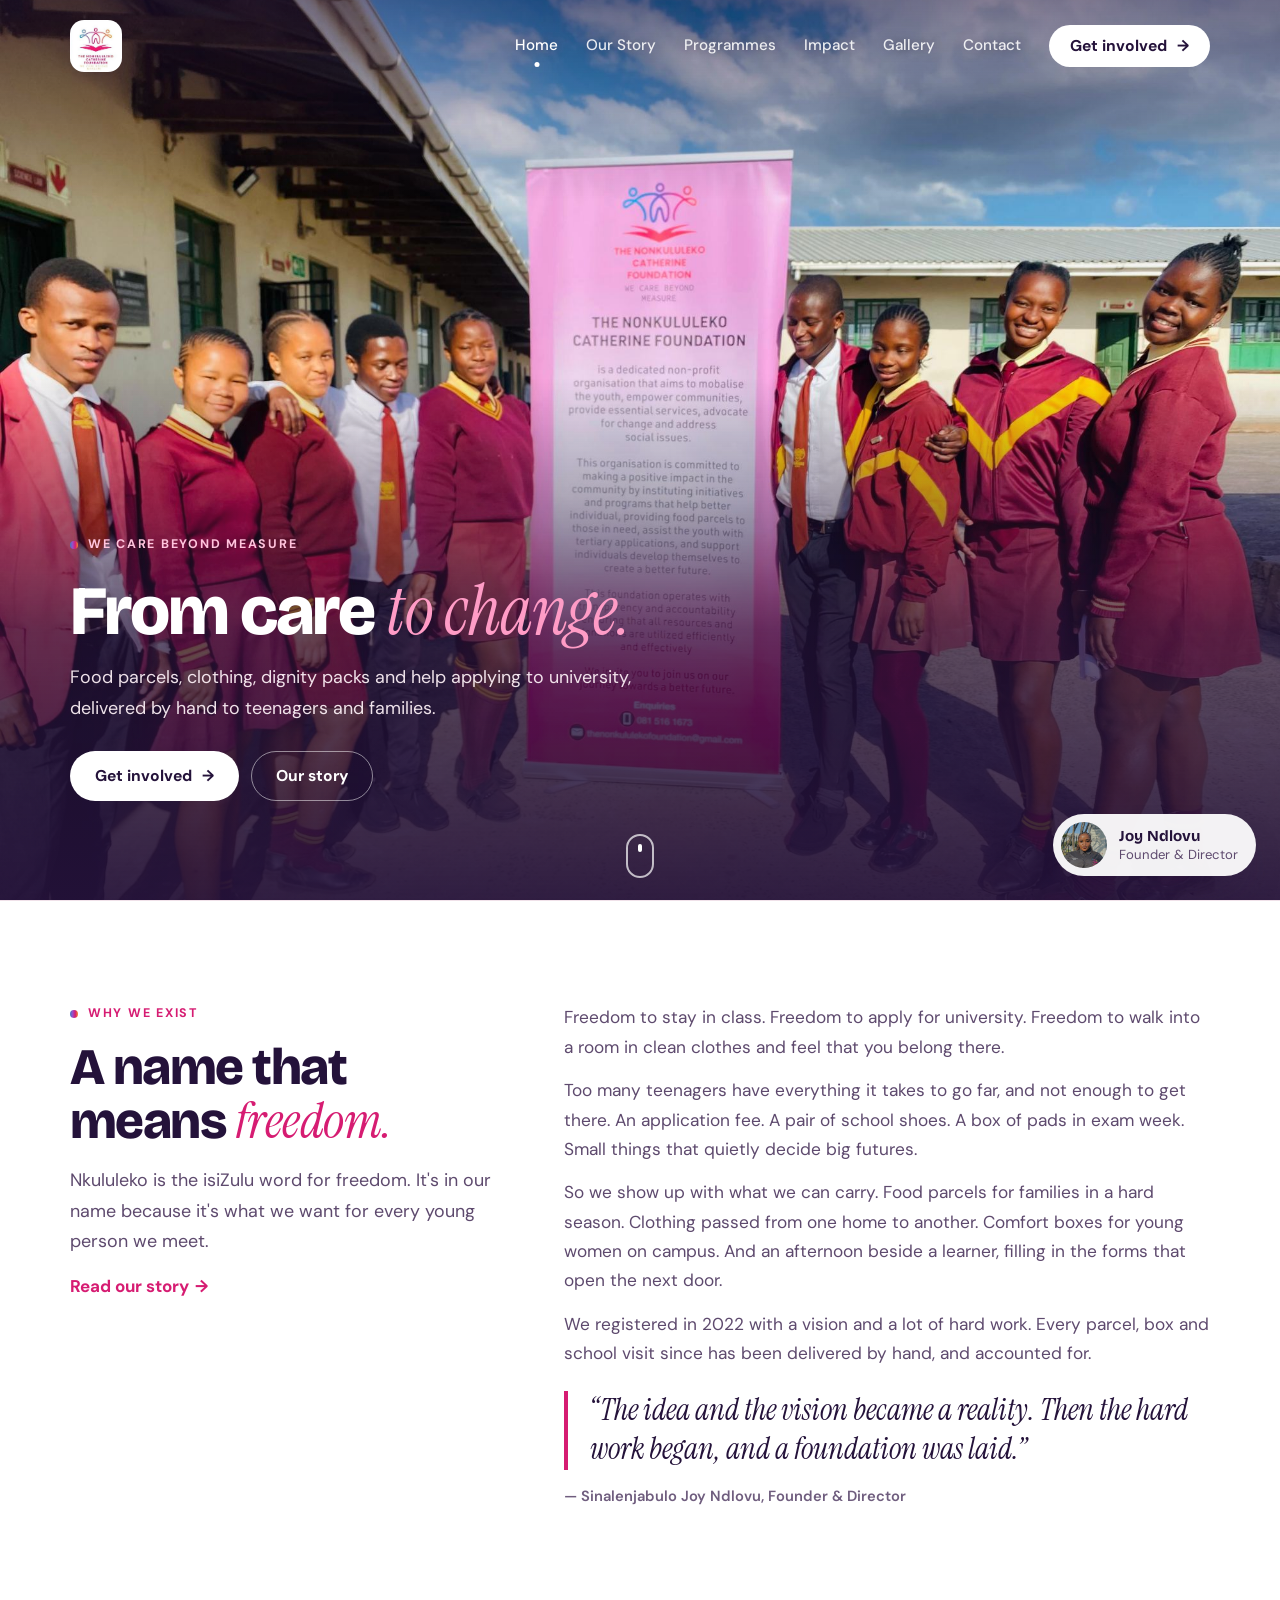
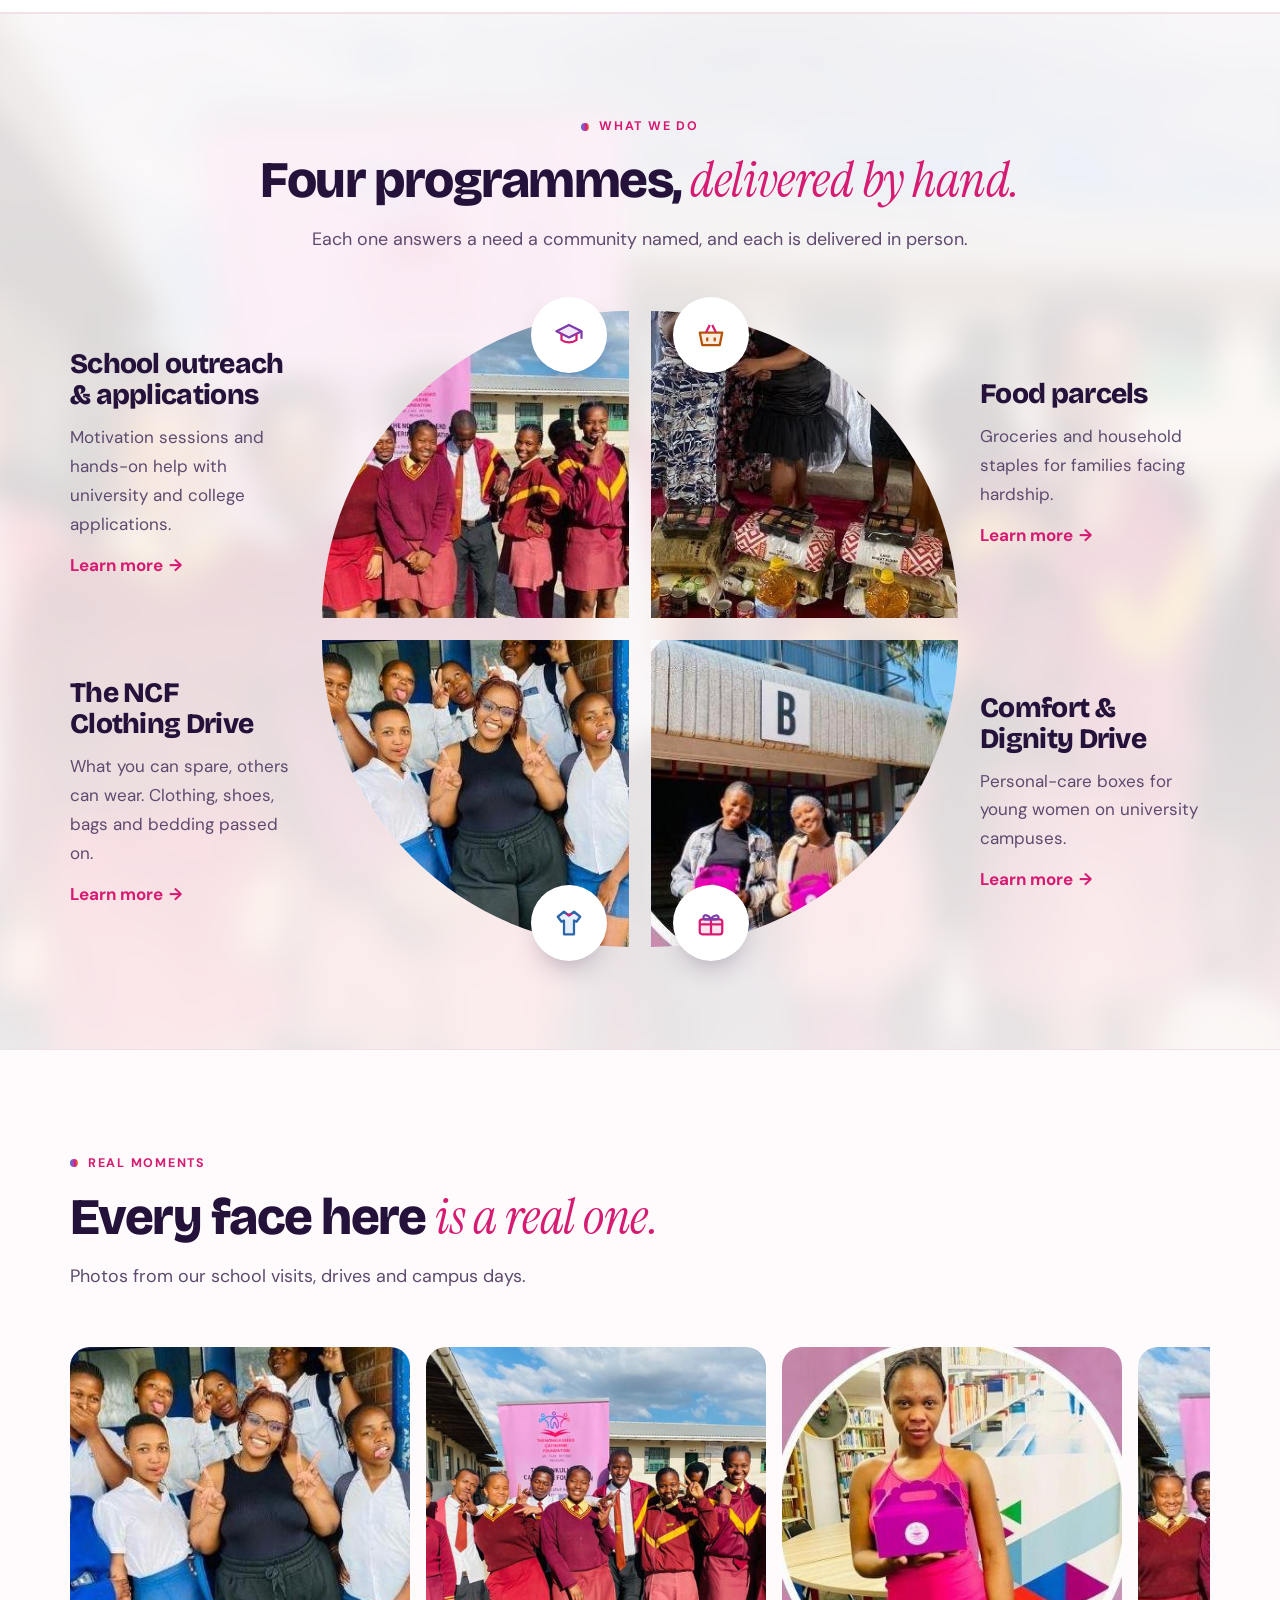
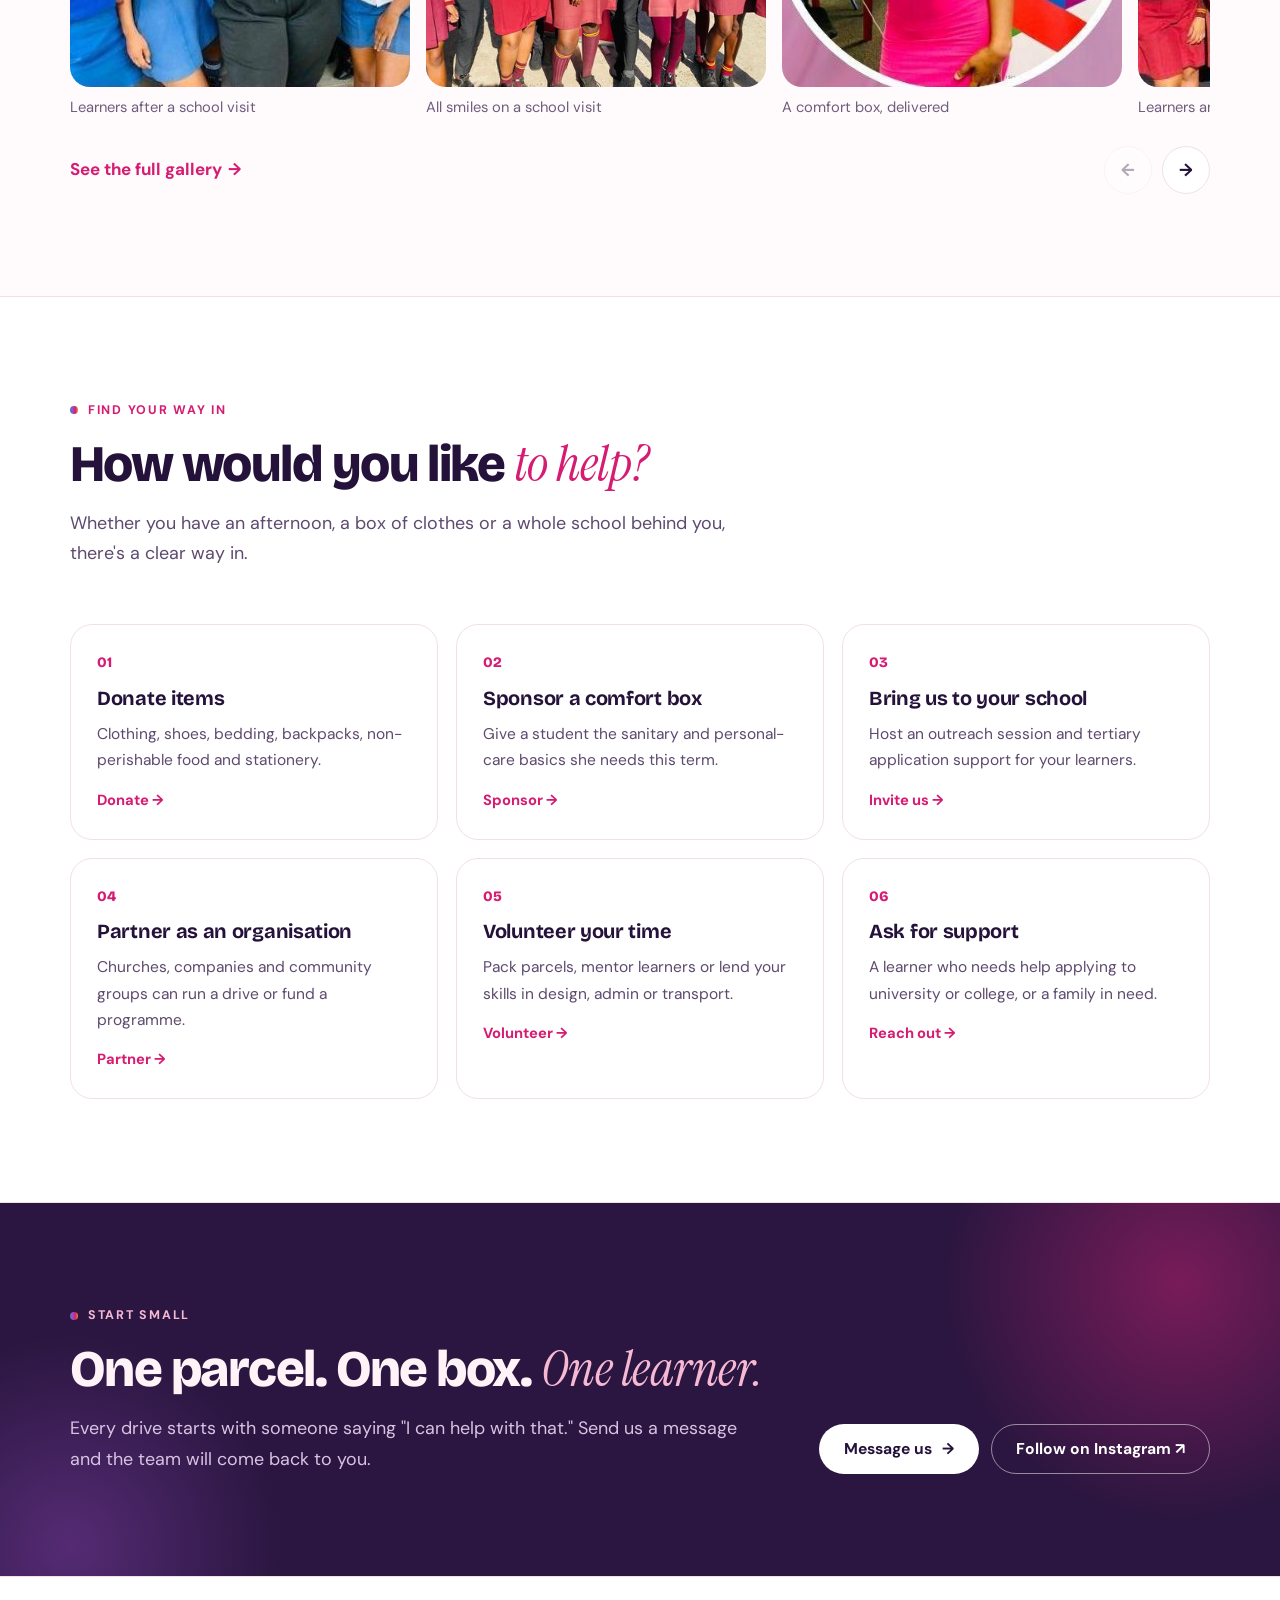
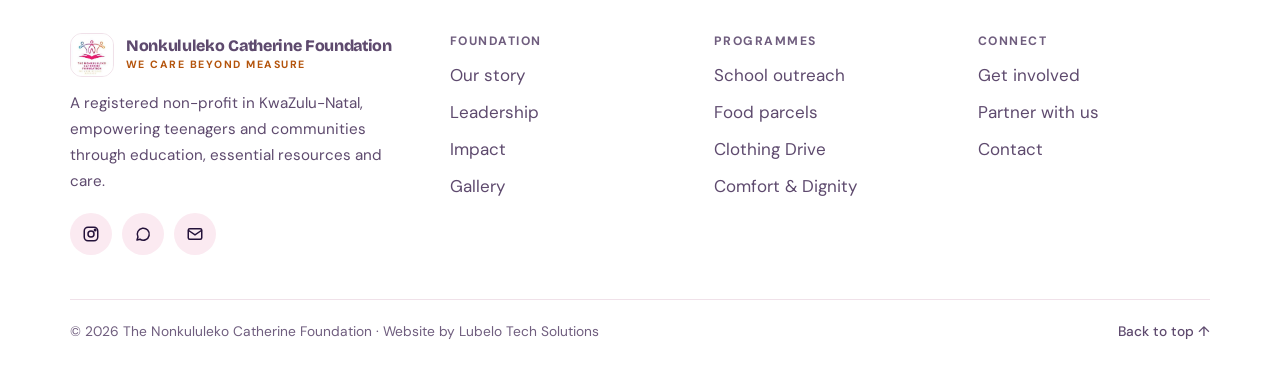
==== commit 1df458a4: "Fix phone menu after scrolling Once the header turned solid its backdrop-filter made it the containi" ====
--- a/index.html
+++ b/index.html
@@ -17,7 +17,7 @@
 <link rel="preconnect" href="https://fonts.googleapis.com">
 <link rel="preconnect" href="https://fonts.gstatic.com" crossorigin>
 <link rel="stylesheet" href="https://fonts.googleapis.com/css2?family=Bricolage+Grotesque:opsz,wght@12..96,600;12..96,700;12..96,800&family=DM+Sans:opsz,wght@9..40,400;9..40,500;9..40,700&family=Instrument+Serif:ital@0;1&display=swap">
-<link rel="stylesheet" href="assets/css/site.css?v=bc048c91">
+<link rel="stylesheet" href="assets/css/site.css?v=2bb93519">
 <script>document.documentElement.classList.replace('no-js','js')</script>
 <script type="application/ld+json">{"@context": "https://schema.org", "@type": "NGO", "name": "The Nonkululeko Catherine Foundation", "alternateName": "NCF", "slogan": "We care beyond measure", "description": "A registered non-profit in KwaZulu-Natal empowering teenagers and communities through education, essential resources and care.", "foundingDate": "2022", "email": "thenonkululekofoundation@gmail.com", "telephone": "+27815161673", "areaServed": "KwaZulu-Natal, South Africa", "founder": {"@type": "Person", "name": "Sinalenjabulo Joy Ndlovu"}, "sameAs": ["https://www.instagram.com/official_ncf/"]}</script>
 </head>
--- a/assets/css/site.css
+++ b/assets/css/site.css
@@ -58,7 +58,10 @@
 a:hover .arr{transform:translateX(3px)}
 
 /* header: floats over the full-screen hero, turns solid white once you scroll */
-.site-head{position:sticky;top:0;z-index:50;background:color-mix(in srgb,var(--surface) 94%,transparent);backdrop-filter:blur(14px);-webkit-backdrop-filter:blur(14px);border-bottom:1px solid var(--line);transition:background .35s,border-color .35s,box-shadow .35s}
+.site-head{position:sticky;top:0;z-index:50;border-bottom:1px solid var(--line);transition:border-color .35s,box-shadow .35s}
+/* the frosted background lives on its own layer: a backdrop-filter on the header itself would
+   trap the full-screen phone menu (position:fixed) inside the header bar */
+.site-head::before{content:"";position:absolute;inset:0;z-index:-1;background:color-mix(in srgb,var(--surface) 94%,transparent);backdrop-filter:blur(14px);-webkit-backdrop-filter:blur(14px);transition:opacity .35s}
 .nav{display:flex;align-items:center;justify-content:space-between;gap:24px;padding-block:12px;transition:padding .35s}
 .brand{display:flex;align-items:center;gap:12px;text-decoration:none;min-width:0}
 .brand img{width:44px;height:44px;border-radius:12px;object-fit:cover;background:#fff;border:1px solid var(--line)}
@@ -83,7 +86,8 @@
 
 /* with JS: transparent over the photo until the page scrolls */
 .js .site-head{position:fixed;left:0;right:0}
-.js .site-head:not(.solid){background:transparent;border-bottom-color:transparent;backdrop-filter:none;-webkit-backdrop-filter:none}
+.js .site-head:not(.solid){border-bottom-color:transparent}
+.js .site-head:not(.solid)::before{opacity:0}
 .js .site-head:not(.solid) .nav{padding-block:20px}
 .js .site-head:not(.solid) .links a:not(.btn){color:rgba(255,255,255,.88);text-shadow:0 1px 12px rgba(36,18,58,.45)}
 .js .site-head:not(.solid) .links a:not(.btn):hover,.js .site-head:not(.solid) .links a[aria-current="page"]:not(.btn){color:#fff}
@@ -107,7 +111,9 @@
   .links a[aria-current="page"]:not(.btn)::after{transform:translateY(-50%) scale(1)}
   .links a[aria-current="page"]:not(.btn),.js .site-head:not(.solid) .links a[aria-current="page"]:not(.btn){color:var(--magenta)}
   .links .btn,.js .site-head:not(.solid) .links .btn{margin:24px 0 0;justify-content:center;font-size:1rem;padding:18px;background:var(--btn);color:#fff}
-  .menu-open .site-head{background:var(--surface)!important;border-bottom-color:transparent!important}
+  .menu-open .site-head{border-bottom-color:transparent!important;box-shadow:none!important}
+  .menu-open .site-head::before{opacity:0}
+  .menu-open .brand-logo img{width:44px;height:44px}
   .menu-open #menu-btn{background:var(--tint)!important;color:var(--ink)!important}
   .menu-open body{overflow:hidden}
 }
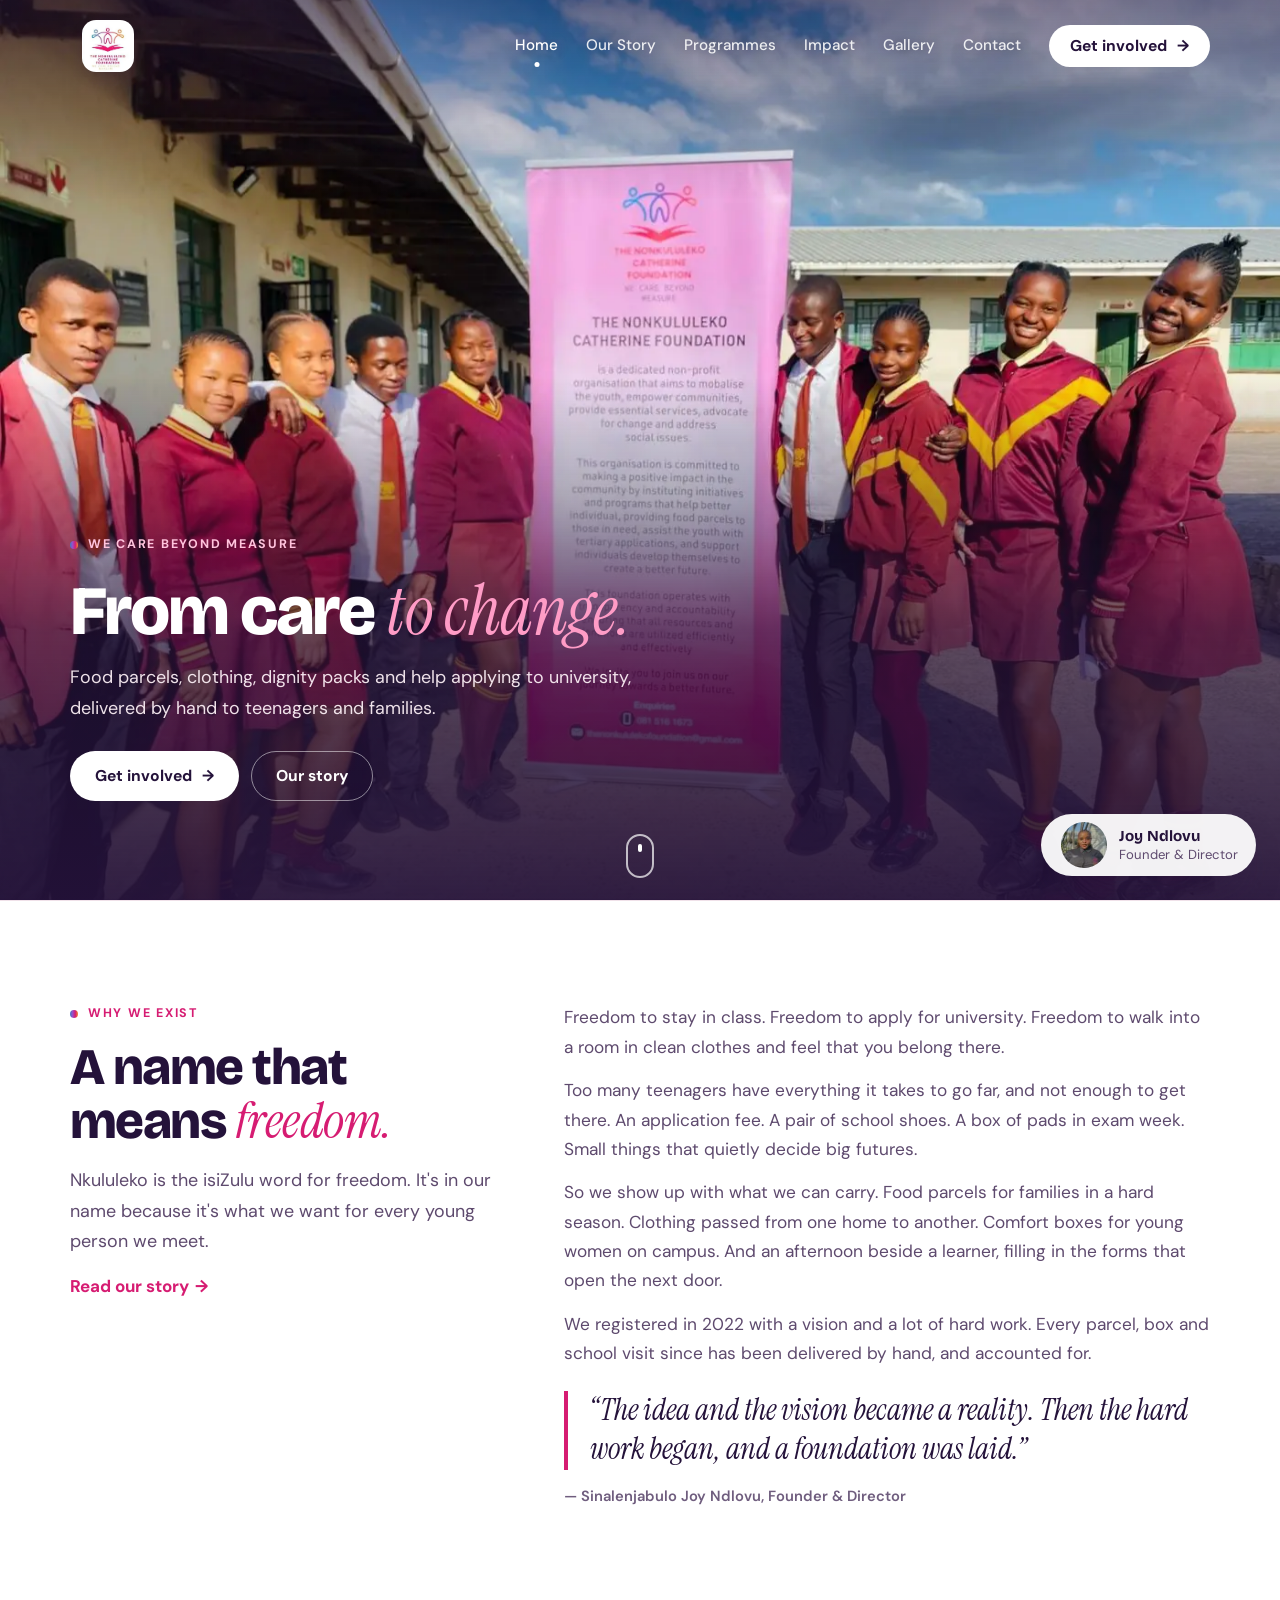
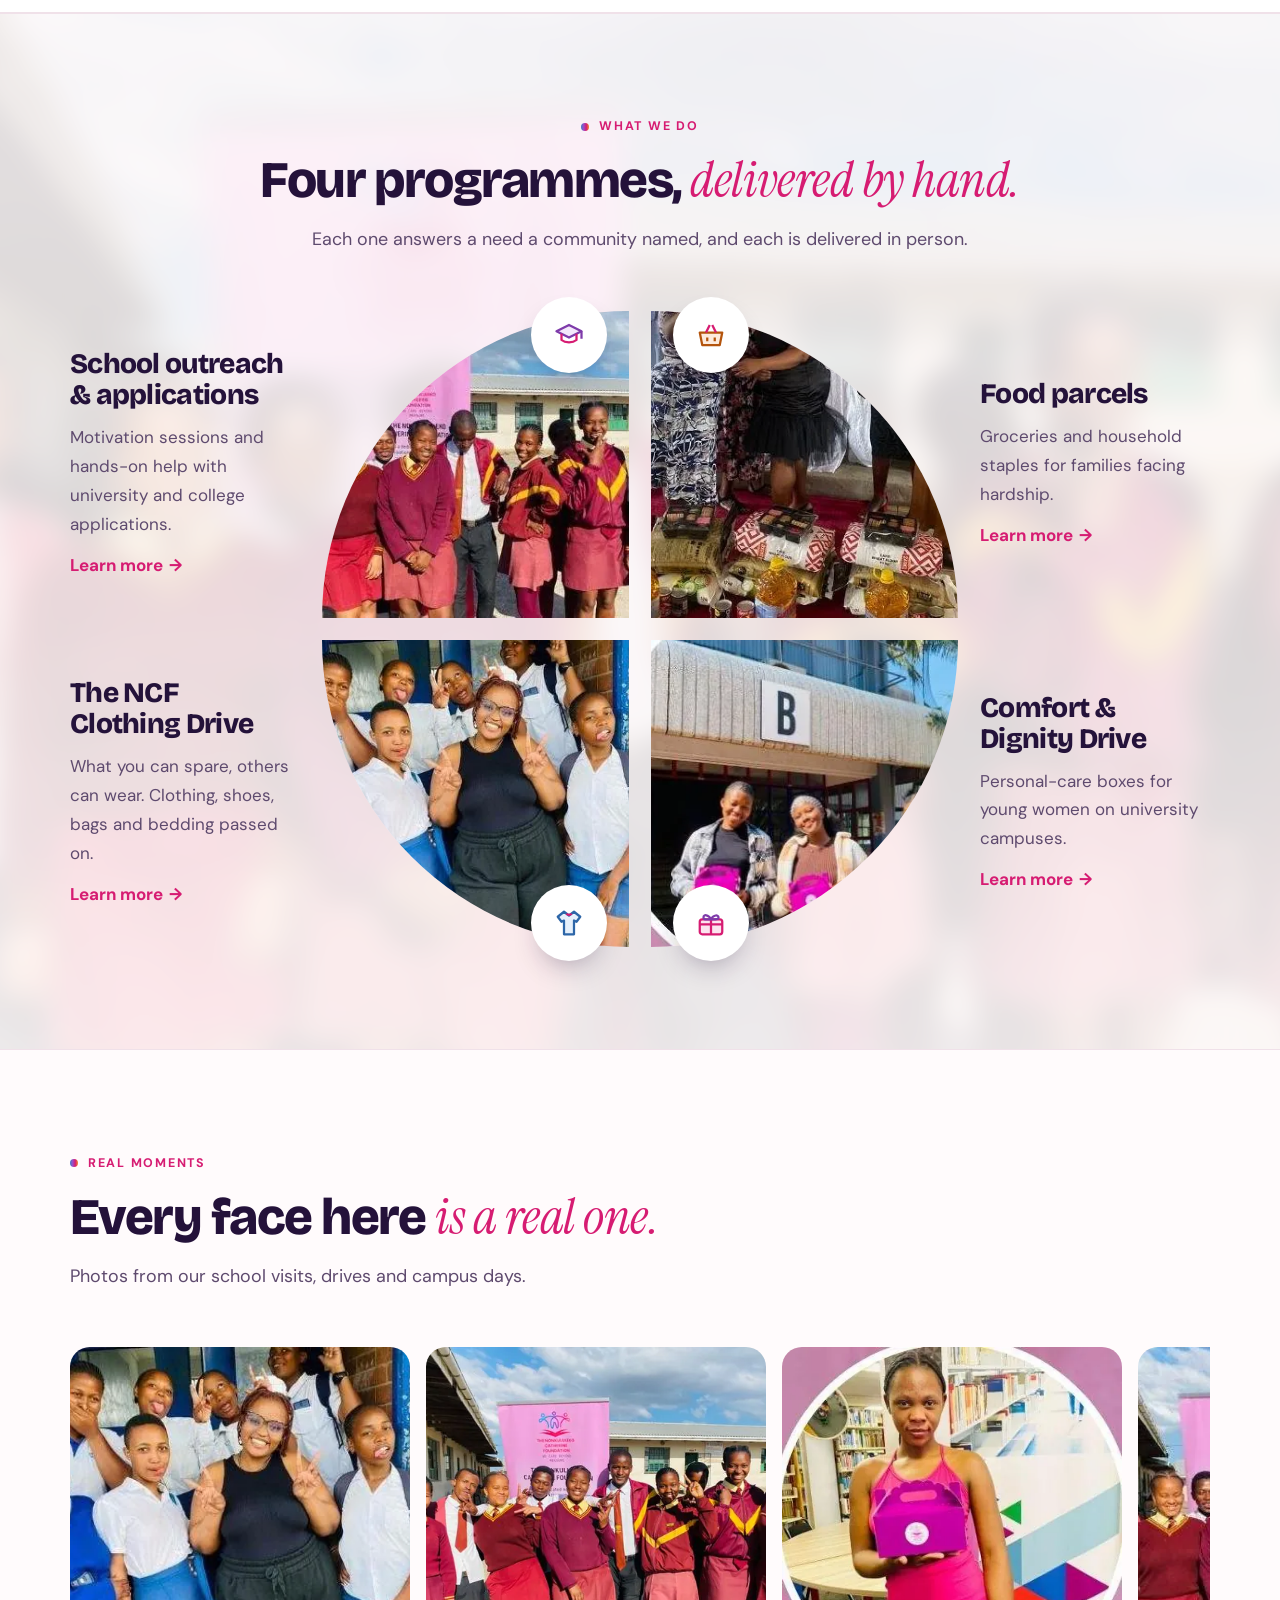
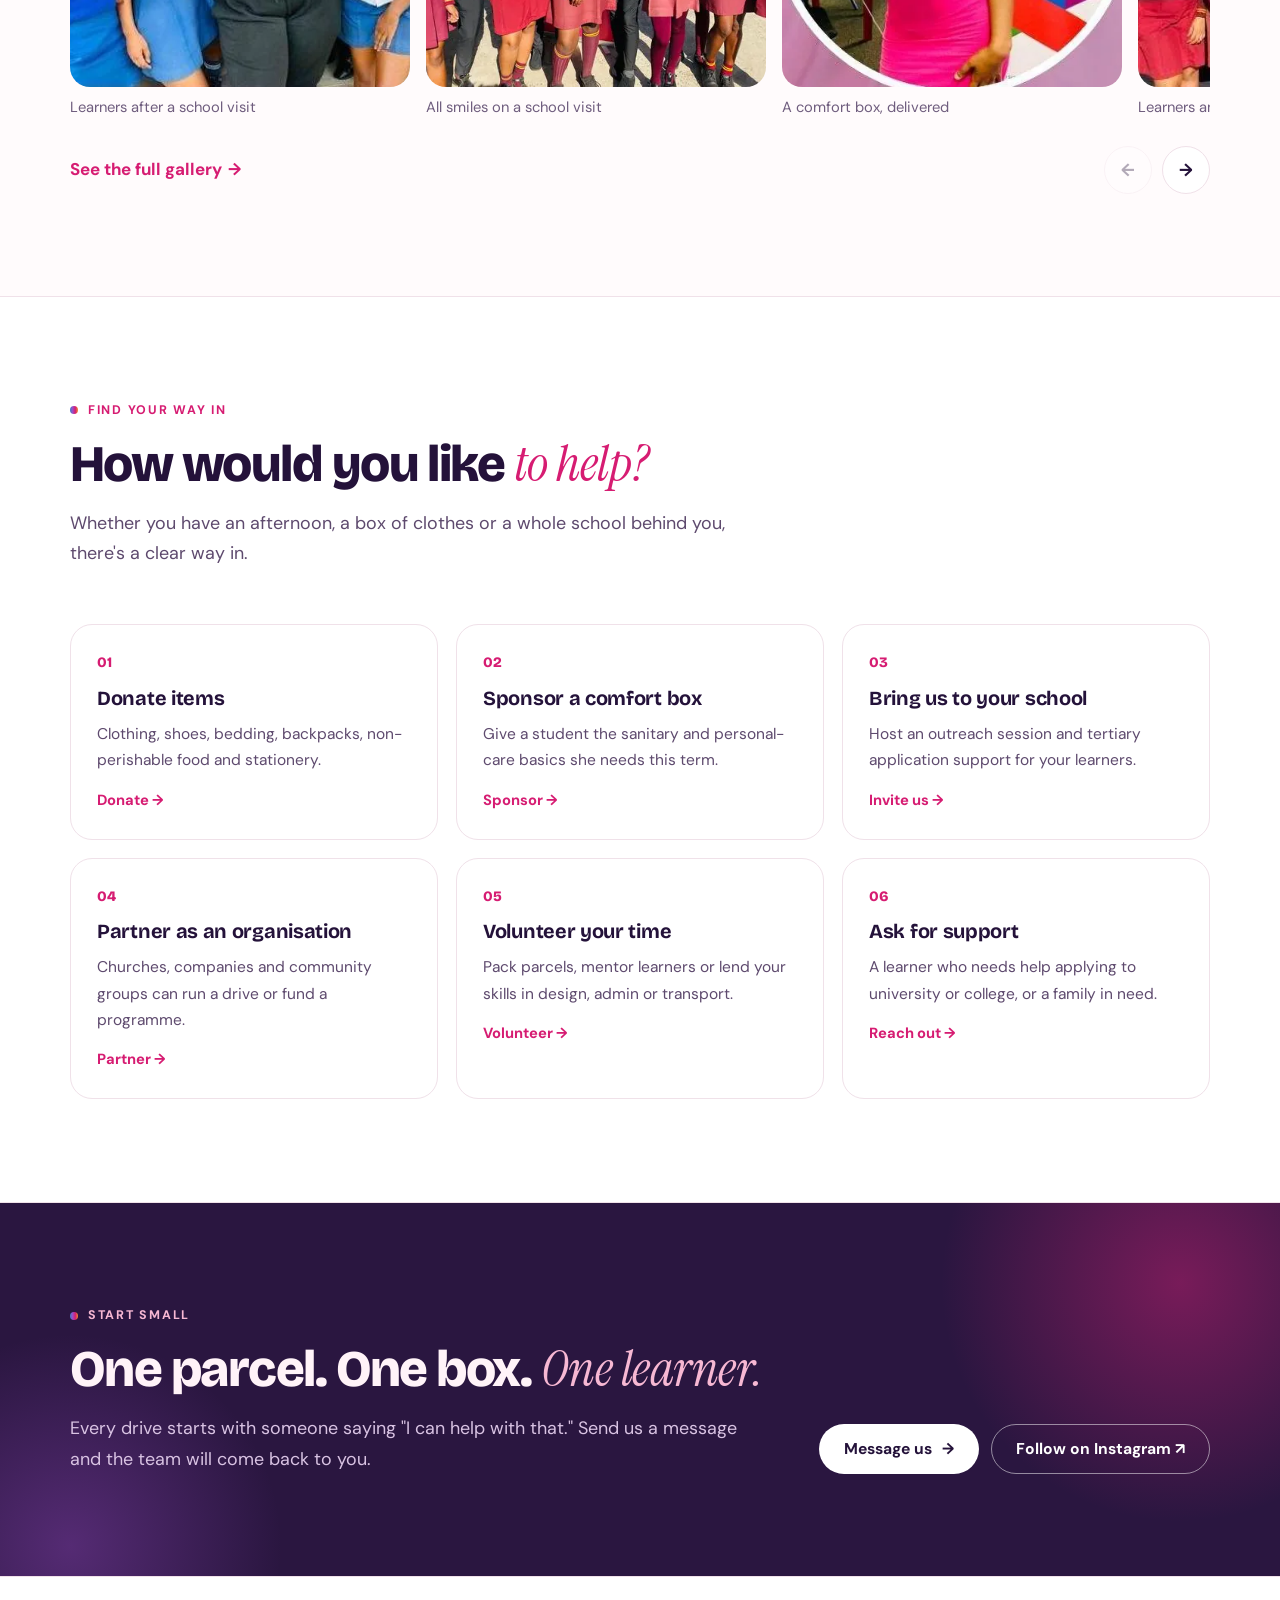
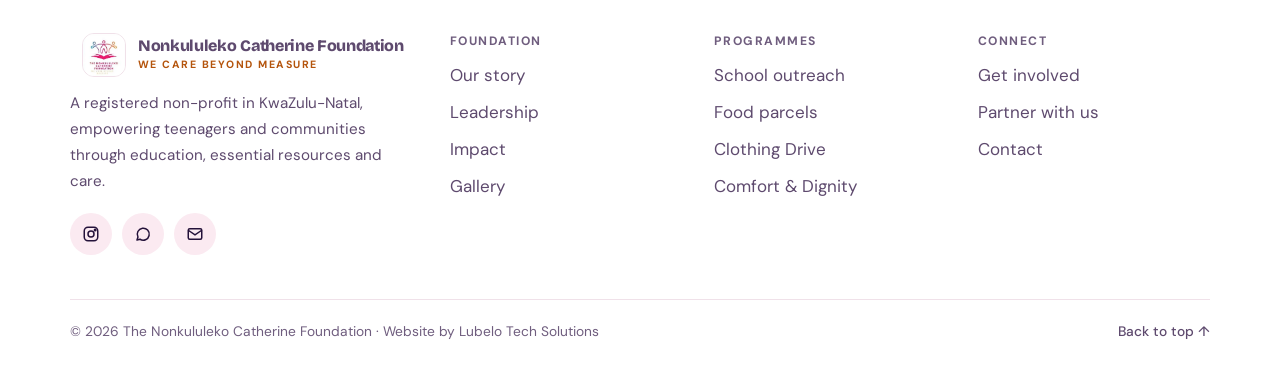
==== commit 236b5893: "Speed up image loading - WebP copy of every image; the build wraps each <img> in a <picture>   so br" ====
--- a/index.html
+++ b/index.html
@@ -17,15 +17,16 @@
 <link rel="preconnect" href="https://fonts.googleapis.com">
 <link rel="preconnect" href="https://fonts.gstatic.com" crossorigin>
 <link rel="stylesheet" href="https://fonts.googleapis.com/css2?family=Bricolage+Grotesque:opsz,wght@12..96,600;12..96,700;12..96,800&family=DM+Sans:opsz,wght@9..40,400;9..40,500;9..40,700&family=Instrument+Serif:ital@0;1&display=swap">
-<link rel="stylesheet" href="assets/css/site.css?v=2bb93519">
+<link rel="stylesheet" href="assets/css/site.css?v=5b458759">
 <script>document.documentElement.classList.replace('no-js','js')</script>
+<link rel="preload" as="image" type="image/webp" imagesrcset="images/hero-home-1000.webp 1000w, images/hero-home-1400.webp 1400w, images/hero-home.webp 2000w" imagesizes="100vw" fetchpriority="high">
 <script type="application/ld+json">{"@context": "https://schema.org", "@type": "NGO", "name": "The Nonkululeko Catherine Foundation", "alternateName": "NCF", "slogan": "We care beyond measure", "description": "A registered non-profit in KwaZulu-Natal empowering teenagers and communities through education, essential resources and care.", "foundingDate": "2022", "email": "thenonkululekofoundation@gmail.com", "telephone": "+27815161673", "areaServed": "KwaZulu-Natal, South Africa", "founder": {"@type": "Person", "name": "Sinalenjabulo Joy Ndlovu"}, "sameAs": ["https://www.instagram.com/official_ncf/"]}</script>
 </head>
 <body>
 <a class="skip" href="#main">Skip to content</a>
 <header class="site-head">
   <div class="wrap nav">
-    <a class="brand brand-logo" href="index.html" aria-label="Nonkululeko Catherine Foundation, home"><img src="images/logo.jpg" alt="Nonkululeko Catherine Foundation logo" width="56" height="56"></a>
+    <a class="brand brand-logo" href="index.html" aria-label="Nonkululeko Catherine Foundation, home"><picture><source type="image/webp" srcset="images/logo.webp"><img src="images/logo.jpg" alt="Nonkululeko Catherine Foundation logo" width="56" height="56"></picture></a>
     <nav class="links" id="links" aria-label="Main">
       <a href="index.html">Home</a>
       <a href="about.html">Our Story</a>
@@ -40,7 +41,7 @@
 </header>
 <main id="main">
 <section class="hero hero-low" style="--pos:50% 15%;--pos-m:50% 30%">
-  <img class="hero-bg" src="images/hero-home.jpg" srcset="images/hero-home-1000.jpg 1000w, images/hero-home.jpg 2000w" sizes="100vw" alt="Learners in maroon school uniforms standing on either side of the foundation's pink banner under a blue sky" width="2000" height="1500" fetchpriority="high">
+  <picture><source type="image/webp" srcset="images/hero-home-1000.webp 1000w, images/hero-home-1400.webp 1400w, images/hero-home.webp 2000w" sizes="100vw"><img class="hero-bg" src="images/hero-home.jpg" srcset="images/hero-home-1000.jpg 1000w, images/hero-home-1400.jpg 1400w, images/hero-home.jpg 2000w" sizes="100vw" alt="Learners in maroon school uniforms standing on either side of the foundation's pink banner under a blue sky" width="2000" height="1500" fetchpriority="high" decoding="async"></picture>
   <div class="wrap hero-inner">
     <div class="hero-copy">
       <span class="eyebrow">We care beyond measure</span>
@@ -52,7 +53,7 @@
       </div>
     </div>
   </div>
-  <a class="hero-founder" href="about.html#founder"><img src="images/founder.jpg" alt="Sinalenjabulo Joy Ndlovu" width="606" height="758"><span><b>Joy Ndlovu</b>Founder &amp; Director</span></a>
+  <a class="hero-founder" href="about.html#founder"><picture><source type="image/webp" srcset="images/founder-thumb.webp"><img src="images/founder-thumb.jpg" alt="Sinalenjabulo Joy Ndlovu" width="96" height="96" decoding="async" loading="lazy"></picture><span><b>Joy Ndlovu</b>Founder &amp; Director</span></a>
   <a class="hero-cue" href="#after-hero" aria-label="Scroll to content"><span></span></a>
 </section>
 
@@ -93,7 +94,7 @@
           <a class="more" href="programmes.html#outreach">Learn more <span class="arr">→</span></a>
         </div>
         <a class="pw-photo" href="programmes.html#outreach" tabindex="-1" aria-hidden="true">
-          <span class="pw-clip"><img src="images/maroon.jpg" alt="Learners and teachers in maroon uniforms standing with the foundation banner" width="548" height="330"></span>
+          <span class="pw-clip"><picture><source type="image/webp" srcset="images/maroon.webp"><img src="images/maroon.jpg" alt="Learners and teachers in maroon uniforms standing with the foundation banner" width="548" height="330" decoding="async" loading="lazy"></picture></span>
           <span class="pw-badge"><svg viewBox="0 0 24 24" width="30" height="30" fill="none" stroke="#7E3BAA" stroke-width="1.8" stroke-linejoin="round"><path d="M2 9l10-5 10 5-10 5z" fill="#F4E8FB"/><path d="M6 11v5c3 2.5 9 2.5 12 0v-5" stroke="#D61C72"/><path d="M22 9v6"/></svg></span>
         </a>
       </article>
@@ -104,7 +105,7 @@
           <a class="more" href="programmes.html#parcels">Learn more <span class="arr">→</span></a>
         </div>
         <a class="pw-photo" href="programmes.html#parcels" tabindex="-1" aria-hidden="true">
-          <span class="pw-clip"><img src="images/parcels.jpg" alt="Food parcels with maize meal, cooking oil and groceries" width="558" height="333"></span>
+          <span class="pw-clip"><picture><source type="image/webp" srcset="images/parcels.webp"><img src="images/parcels.jpg" alt="Food parcels with maize meal, cooking oil and groceries" width="558" height="333" decoding="async" loading="lazy"></picture></span>
           <span class="pw-badge"><svg viewBox="0 0 24 24" width="30" height="30" fill="none" stroke="#B4540C" stroke-width="1.8" stroke-linejoin="round"><path d="M3 10h18l-2 10H5z" fill="#FDEBDD"/><path d="M8 10l3-6M16 10l-3-6" stroke="#D61C72"/><path d="M9 14v3M15 14v3"/></svg></span>
         </a>
       </article>
@@ -115,7 +116,7 @@
           <a class="more" href="programmes.html#clothing">Learn more <span class="arr">→</span></a>
         </div>
         <a class="pw-photo" href="programmes.html#clothing" tabindex="-1" aria-hidden="true">
-          <span class="pw-clip"><img src="images/girls.jpg" alt="Learners in school uniform smiling with a foundation volunteer" width="548" height="330"></span>
+          <span class="pw-clip"><picture><source type="image/webp" srcset="images/girls.webp"><img src="images/girls.jpg" alt="Learners in school uniform smiling with a foundation volunteer" width="548" height="330" decoding="async" loading="lazy"></picture></span>
           <span class="pw-badge"><svg viewBox="0 0 24 24" width="30" height="30" fill="none" stroke="#2D66A8" stroke-width="1.8" stroke-linejoin="round"><path d="M8 3l4 3 4-3 5 4-3 4-2-1v11H8V10l-2 1-3-4z" fill="#E6F0FB"/><path d="M10 4.5c.5 1.2 3.5 1.2 4 0" stroke="#D61C72"/></svg></span>
         </a>
       </article>
@@ -126,7 +127,7 @@
           <a class="more" href="programmes.html#dignity">Learn more <span class="arr">→</span></a>
         </div>
         <a class="pw-photo" href="programmes.html#dignity" tabindex="-1" aria-hidden="true">
-          <span class="pw-clip"><img src="images/cd1.jpg" alt="Three students holding pink comfort boxes outside a campus building" width="410" height="410"></span>
+          <span class="pw-clip"><picture><source type="image/webp" srcset="images/cd1.webp"><img src="images/cd1.jpg" alt="Three students holding pink comfort boxes outside a campus building" width="410" height="410" decoding="async" loading="lazy"></picture></span>
           <span class="pw-badge"><svg viewBox="0 0 24 24" width="30" height="30" fill="none" stroke="#D61C72" stroke-width="1.8" stroke-linejoin="round"><rect x="3" y="9" width="18" height="12" rx="2" fill="#FCE4EF"/><path d="M3 13h18M12 9v12"/><path d="M12 9c-2-4-6-4-6-1.5S10 9 12 9c2 0 6 .5 6-1.5S14 5 12 9z" stroke="#7E3BAA"/></svg></span>
         </a>
       </article>
@@ -143,15 +144,15 @@
     </div>
     <div class="slider" data-slider>
       <div class="slides" tabindex="0" role="region" aria-label="Photos from our drives, scroll sideways for more">
-        <figure><div class="ph"><img src="images/girls.jpg" alt="Learners in school uniform smiling with a foundation volunteer" width="548" height="330" loading="lazy"></div><figcaption>Learners after a school visit</figcaption></figure>
-        <figure><div class="ph"><img src="images/g-school-smiles-sm.jpg" alt="Learners laughing and posing in front of the foundation banner" width="600" height="450" loading="lazy"></div><figcaption>All smiles on a school visit</figcaption></figure>
-        <figure><div class="ph"><img src="images/cd2.jpg" alt="A student holding a pink comfort box" width="410" height="410" loading="lazy"></div><figcaption>A comfort box, delivered</figcaption></figure>
-        <figure><div class="ph"><img src="images/maroon.jpg" alt="Learners and teachers in maroon uniforms standing with the foundation banner" width="548" height="330" loading="lazy"></div><figcaption>Learners and teachers with our banner</figcaption></figure>
-        <figure><div class="ph"><img src="images/g-assembly-1-sm.jpg" alt="Rows of learners in green uniforms seated outdoors at an assembly" width="600" height="450" loading="lazy"></div><figcaption>A full assembly on an outreach day</figcaption></figure>
-        <figure><div class="ph"><img src="images/duo.jpg" alt="Two volunteers smiling" width="268" height="330" loading="lazy"></div><figcaption>Our volunteers</figcaption></figure>
-        <figure><div class="ph"><img src="images/g-career-day-4-sm.jpg" alt="A speaker in a black blazer addressing the room in front of foundation banners" width="400" height="600" loading="lazy"></div><figcaption>A speaker at Career Day</figcaption></figure>
-        <figure><div class="ph"><img src="images/g-radio-2-sm.jpg" alt="A foundation team member in a pink shirt making a peace sign in a radio studio" width="450" height="600" loading="lazy"></div><figcaption>In studio at Ukhozi FM</figcaption></figure>
-        <figure><div class="ph"><img src="images/g-outreach-day-3-sm.jpg" alt="Young learners seated on the grass holding navy DUT bags, with adults standing behind" width="600" height="450" loading="lazy"></div><figcaption>Learners and partners on an outreach day</figcaption></figure>
+        <figure><div class="ph"><picture><source type="image/webp" srcset="images/girls.webp"><img src="images/girls.jpg" alt="Learners in school uniform smiling with a foundation volunteer" width="548" height="330" loading="lazy" decoding="async"></picture></div><figcaption>Learners after a school visit</figcaption></figure>
+        <figure><div class="ph"><picture><source type="image/webp" srcset="images/g-school-smiles-sm.webp"><img src="images/g-school-smiles-sm.jpg" alt="Learners laughing and posing in front of the foundation banner" width="600" height="450" loading="lazy" decoding="async"></picture></div><figcaption>All smiles on a school visit</figcaption></figure>
+        <figure><div class="ph"><picture><source type="image/webp" srcset="images/cd2.webp"><img src="images/cd2.jpg" alt="A student holding a pink comfort box" width="410" height="410" loading="lazy" decoding="async"></picture></div><figcaption>A comfort box, delivered</figcaption></figure>
+        <figure><div class="ph"><picture><source type="image/webp" srcset="images/maroon.webp"><img src="images/maroon.jpg" alt="Learners and teachers in maroon uniforms standing with the foundation banner" width="548" height="330" loading="lazy" decoding="async"></picture></div><figcaption>Learners and teachers with our banner</figcaption></figure>
+        <figure><div class="ph"><picture><source type="image/webp" srcset="images/g-assembly-1-sm.webp"><img src="images/g-assembly-1-sm.jpg" alt="Rows of learners in green uniforms seated outdoors at an assembly" width="600" height="450" loading="lazy" decoding="async"></picture></div><figcaption>A full assembly on an outreach day</figcaption></figure>
+        <figure><div class="ph"><picture><source type="image/webp" srcset="images/duo.webp"><img src="images/duo.jpg" alt="Two volunteers smiling" width="268" height="330" loading="lazy" decoding="async"></picture></div><figcaption>Our volunteers</figcaption></figure>
+        <figure><div class="ph"><picture><source type="image/webp" srcset="images/g-career-day-4-sm.webp"><img src="images/g-career-day-4-sm.jpg" alt="A speaker in a black blazer addressing the room in front of foundation banners" width="400" height="600" loading="lazy" decoding="async"></picture></div><figcaption>A speaker at Career Day</figcaption></figure>
+        <figure><div class="ph"><picture><source type="image/webp" srcset="images/g-radio-2-sm.webp"><img src="images/g-radio-2-sm.jpg" alt="A foundation team member in a pink shirt making a peace sign in a radio studio" width="450" height="600" loading="lazy" decoding="async"></picture></div><figcaption>In studio at Ukhozi FM</figcaption></figure>
+        <figure><div class="ph"><picture><source type="image/webp" srcset="images/g-outreach-day-3-sm.webp"><img src="images/g-outreach-day-3-sm.jpg" alt="Young learners seated on the grass holding navy DUT bags, with adults standing behind" width="600" height="450" loading="lazy" decoding="async"></picture></div><figcaption>Learners and partners on an outreach day</figcaption></figure>
       </div>
       <div class="sl-nav">
         <a class="more" href="gallery.html">See the full gallery <span class="arr">→</span></a>
@@ -200,7 +201,7 @@
   <div class="wrap">
     <div class="f-top">
       <div class="f-about">
-        <a class="brand" href="index.html"><img src="images/logo.jpg" alt="Nonkululeko Catherine Foundation logo" width="44" height="44"><span><b>Nonkululeko Catherine Foundation</b><small>We care beyond measure</small></span></a>
+        <a class="brand" href="index.html"><picture><source type="image/webp" srcset="images/logo.webp"><img src="images/logo.jpg" alt="Nonkululeko Catherine Foundation logo" width="44" height="44" loading="lazy" decoding="async"></picture><span><b>Nonkululeko Catherine Foundation</b><small>We care beyond measure</small></span></a>
         <p>A registered non-profit in KwaZulu-Natal, empowering teenagers and communities through education, essential resources and care.</p>
         <div class="social">
           <a href="https://www.instagram.com/official_ncf/" target="_blank" rel="noopener" aria-label="Instagram"><svg width="18" height="18" viewBox="0 0 24 24" fill="none" stroke="currentColor" stroke-width="2" aria-hidden="true"><rect x="3" y="3" width="18" height="18" rx="5"/><circle cx="12" cy="12" r="4"/><circle cx="17.5" cy="6.5" r="1" fill="currentColor"/></svg></a>
@@ -215,6 +216,6 @@
     <div class="f-bot"><span>© <span id="yr">2026</span> The Nonkululeko Catherine Foundation · Website by Lubelo Tech Solutions</span><a href="#main">Back to top ↑</a></div>
   </div>
 </footer>
-<script src="assets/js/site.js?v=87ae9abc"></script>
+<script src="assets/js/site.js?v=3c118ace"></script>
 </body>
 </html>
--- a/assets/css/site.css
+++ b/assets/css/site.css
@@ -135,7 +135,7 @@
 
 /* home programmes: four photos meeting in one circle */
 .pw-section{position:relative;overflow:hidden;isolation:isolate;border-block:1px solid var(--line)}
-.pw-bg{position:absolute;inset:-60px;z-index:-1;background:url(../../images/maroon.jpg) center/cover;filter:blur(14px) saturate(.9);opacity:.35}
+.pw-bg{position:absolute;inset:-60px;z-index:-1;background:url(../../images/maroon.jpg) center/cover;background-image:image-set(url(../../images/maroon.webp) type("image/webp"),url(../../images/maroon.jpg) type("image/jpeg"));filter:blur(14px) saturate(.9);opacity:.35}
 .pw-bg::after{content:"";position:absolute;inset:0;background:linear-gradient(180deg,color-mix(in srgb,var(--bg) 70%,transparent),color-mix(in srgb,var(--bg) 55%,transparent) 50%,color-mix(in srgb,var(--bg) 75%,transparent))}
 .pw{--q:clamp(240px,24vw,320px);display:grid;grid-template-columns:minmax(0,1fr) var(--q) var(--q) minmax(0,1fr);grid-template-rows:var(--q) var(--q);gap:22px;align-items:center}
 .pw-item{display:contents}
@@ -472,3 +472,5 @@
 html{scroll-padding-top:80px}
 /* soft shade along the top of the hero so the floating header reads on bright sky */
 .js .hero::after{content:"";position:absolute;left:0;right:0;top:0;height:200px;z-index:-1;pointer-events:none;background:linear-gradient(180deg,rgba(36,18,58,.5),rgba(36,18,58,0))}
+/* <picture> wrappers (added by the build for WebP) shouldn't change layout */
+picture{display:contents}
